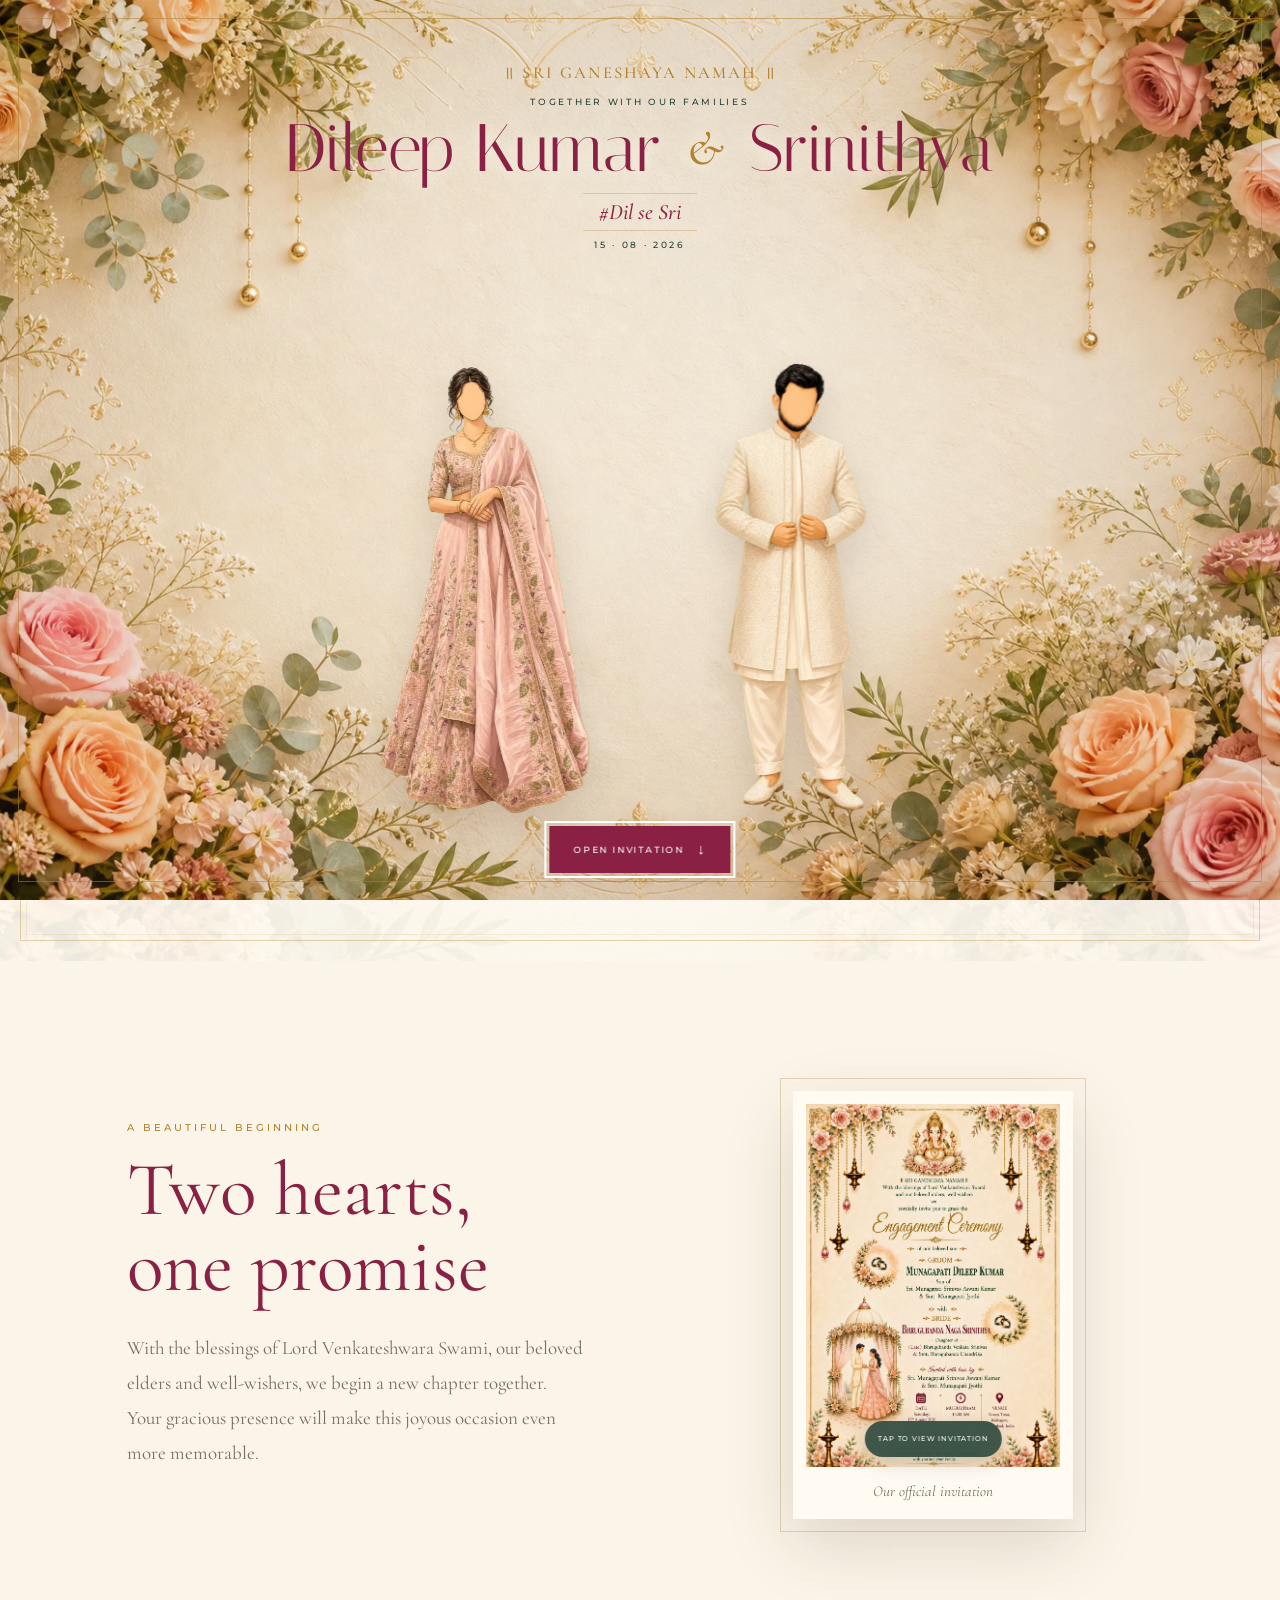
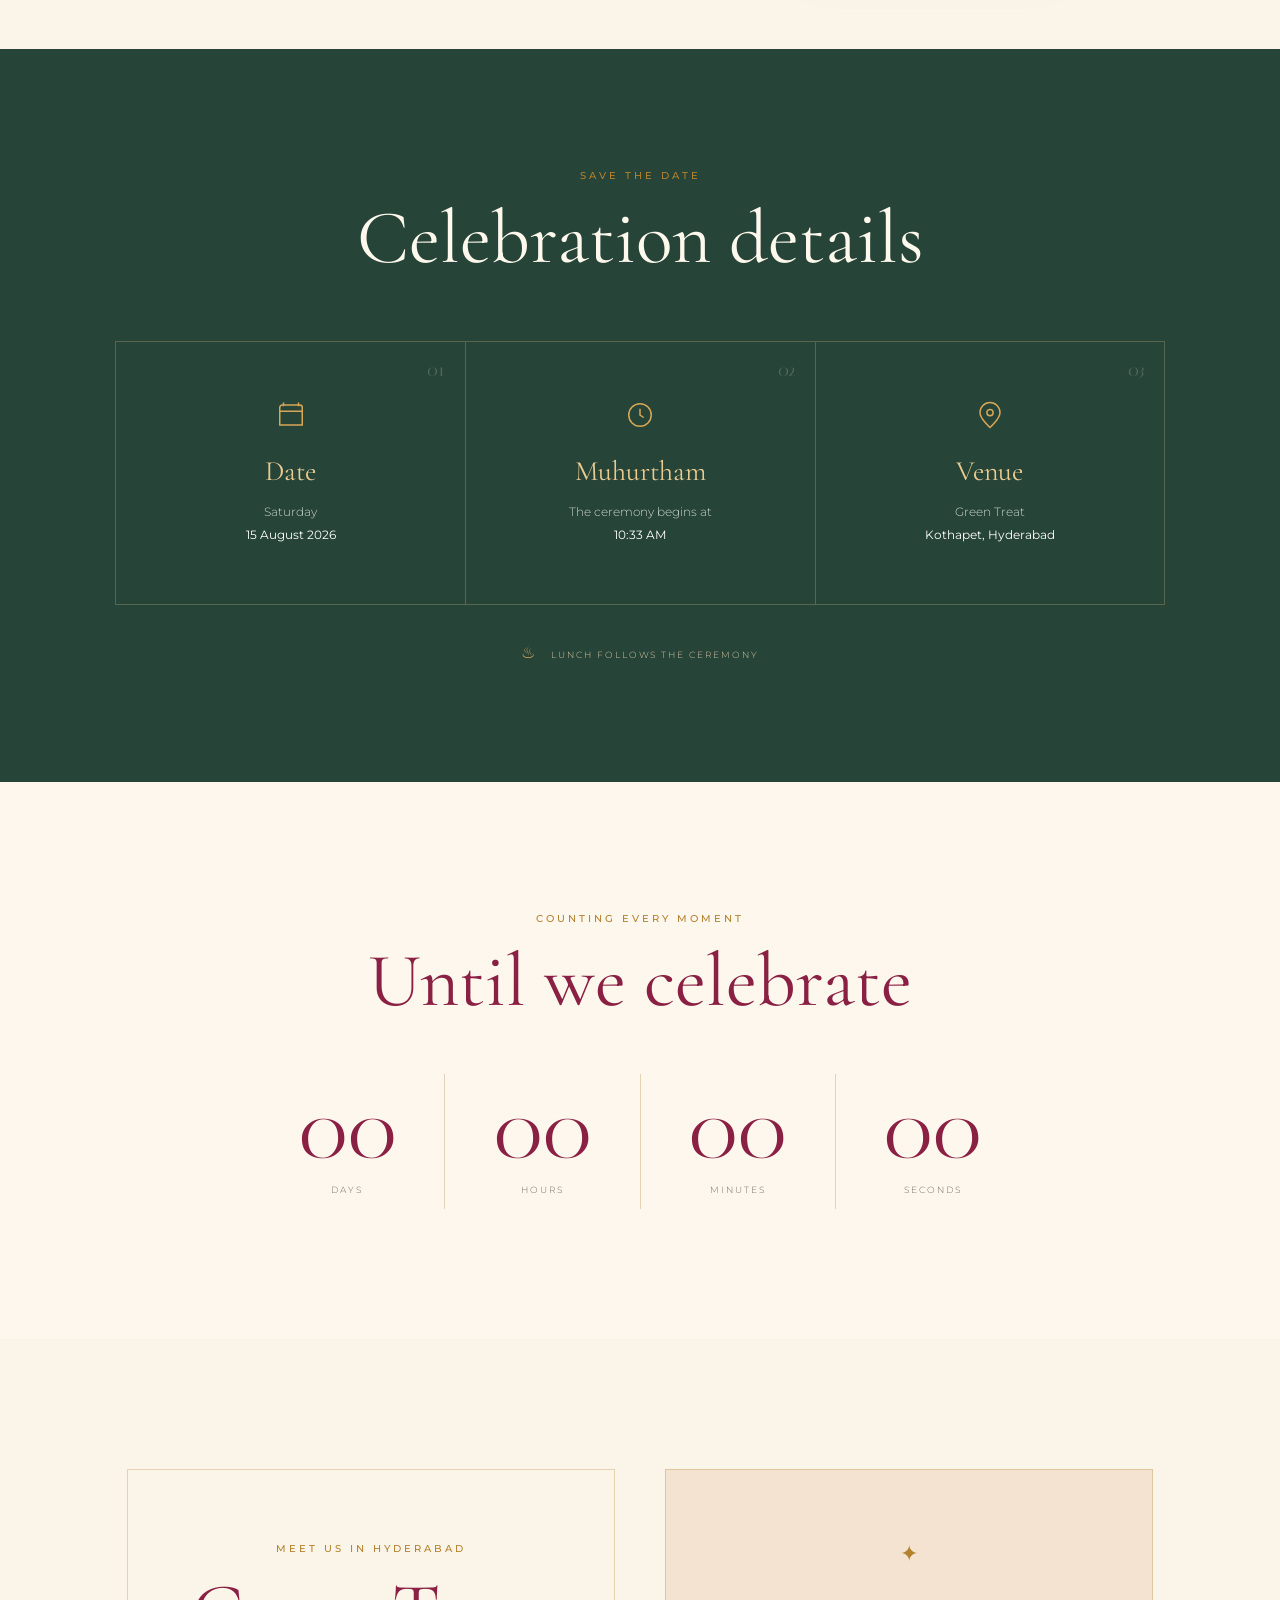
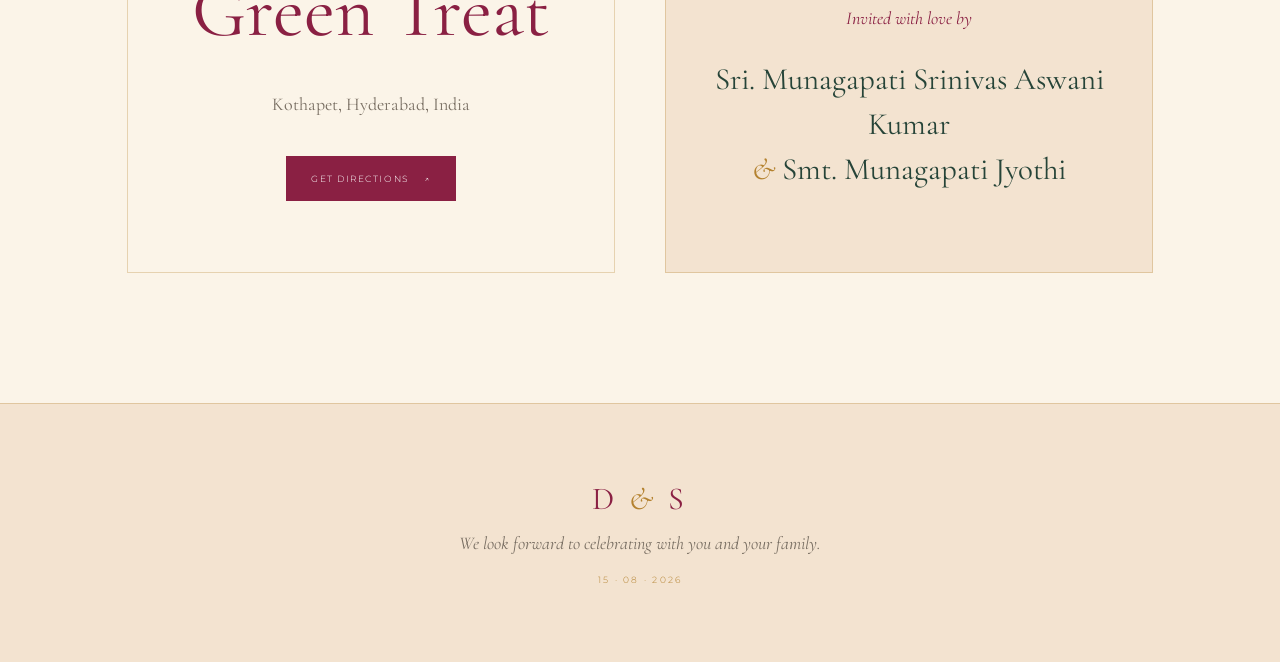
==== index.html @ 469397d7 "Animate illustrated couple on invitation landing" ====
<!doctype html>
<html lang="en">
<head>
  <meta charset="utf-8">
  <meta name="viewport" content="width=device-width, initial-scale=1">
  <meta name="theme-color" content="#fbf4e8">
  <meta name="description" content="Engagement invitation of Dileep Kumar and Srinithya — 15 August 2026 at Green Treat, Hyderabad.">
  <title>Dileep Kumar &amp; Srinithya | Engagement Invitation</title>
  <meta property="og:type" content="website">
  <meta property="og:site_name" content="Dileep Kumar &amp; Srinithya">
  <meta property="og:url" content="https://mdileepkumar438.github.io/dil-se-sri/">
  <meta property="og:title" content="Dileep Kumar &amp; Srinithya — Engagement">
  <meta property="og:description" content="Two hearts, one beautiful beginning. Join us on 15 August 2026 at Green Treat, Kothapet. #Dil se Sri">
  <meta property="og:image" content="https://mdileepkumar438.github.io/dil-se-sri/og-invitation.jpg">
  <meta property="og:image:width" content="1050">
  <meta property="og:image:height" content="1498">
  <meta property="og:image:alt" content="Engagement invitation of Dileep Kumar and Srinithya, 15 August 2026">
  <meta name="twitter:card" content="summary_large_image">
  <meta name="twitter:title" content="Dileep Kumar &amp; Srinithya — Engagement">
  <meta name="twitter:description" content="Two hearts, one beautiful beginning. Join us on 15 August 2026 at Green Treat, Kothapet. #Dil se Sri">
  <meta name="twitter:image" content="https://mdileepkumar438.github.io/dil-se-sri/og-invitation.jpg">
  <link rel="preload" href="landing-florals-mobile.webp" as="image" type="image/webp" media="(max-width: 760px)">
  <link rel="preload" href="bride-real-mobile.webp" as="image" type="image/webp" media="(max-width: 760px)">
  <link rel="preload" href="groom-real-mobile.webp" as="image" type="image/webp" media="(max-width: 760px)">
  <link rel="preconnect" href="https://fonts.googleapis.com">
  <link rel="preconnect" href="https://fonts.gstatic.com" crossorigin>
  <link href="https://fonts.googleapis.com/css2?family=Cormorant+Garamond:ital,wght@0,400;0,500;0,600;1,500&family=Italiana&family=Montserrat:wght@300;400;500&display=swap" rel="stylesheet">
  <link rel="stylesheet" href="style.css">
</head>
<body data-invitation-side="groom" data-share-url="https://mdileepkumar438.github.io/dil-se-sri/" data-share-title="Dileep Kumar &amp; Srinithya — Engagement" data-share-text="Two hearts, one beautiful beginning. Join us on 15 August 2026 at Green Treat, Kothapet. #Dil se Sri">
  <div class="page-glow" aria-hidden="true"></div>
  <section class="landing" id="landing" role="dialog" aria-modal="true" aria-label="Engagement invitation welcome">
    <div class="landing-shade" aria-hidden="true"></div>
    <div class="petals" id="petals" aria-hidden="true"></div>
    <div class="landing-copy">
      <p class="landing-blessing">॥ Sri Ganeshaya Namah ॥</p>
      <p class="landing-kicker">Together with our families</p>
      <h1><span>Dileep Kumar</span><em>&amp;</em><span>Srinithya</span></h1>
      <p class="landing-hashtag">#Dil se Sri</p>
      <p class="landing-date">15 · 08 · 2026</p>
    </div>
    <div class="couple-stage" aria-hidden="true">
      <img class="landing-person landing-bride" src="bride-real.webp" srcset="bride-real-mobile.webp 440w, bride-real.webp 872w" sizes="(max-width: 760px) 58vw, 360px" width="872" height="1804" alt="">
      <img class="landing-person landing-groom" src="groom-real.webp" srcset="groom-real-mobile.webp 440w, groom-real.webp 822w" sizes="(max-width: 760px) 58vw, 360px" width="822" height="1914" alt="">
    </div>
    <button class="open-invitation" id="openInvitation" type="button">
      <span>Open Invitation</span><i aria-hidden="true">↓</i>
    </button>
  </section>

  <button class="music-toggle" id="musicToggle" type="button" aria-label="Play background music" aria-pressed="false" hidden>
    <span class="music-icon" aria-hidden="true">♪</span><span class="music-label">Music</span>
  </button>
  <audio id="backgroundMusic" loop preload="none">
    <source src="engagement-music.mp3" type="audio/mpeg">
  </audio>

  <nav class="guest-actions" id="guestActions" aria-label="Invitation actions" hidden>
    <a href="dileep-srinithya-engagement.ics" download aria-label="Add engagement to calendar">
      <svg viewBox="0 0 24 24" aria-hidden="true"><path d="M6 2v3M18 2v3M3.5 9h17M5 4h14a2 2 0 0 1 2 2v14H3V6a2 2 0 0 1 2-2Z"/></svg>
      <span>Calendar</span>
    </a>
    <a href="https://www.google.com/maps/search/?api=1&amp;query=Green+Treat+Kothapet+Hyderabad" target="_blank" rel="noopener noreferrer" aria-label="Open venue directions">
      <svg viewBox="0 0 24 24" aria-hidden="true"><path d="M20 10c0 5-8 12-8 12S4 15 4 10a8 8 0 1 1 16 0Z"/><circle cx="12" cy="10" r="2.5"/></svg>
      <span>Directions</span>
    </a>
    <button id="shareInvitation" type="button" aria-label="Share engagement invitation">
      <svg viewBox="0 0 24 24" aria-hidden="true"><circle cx="18" cy="5" r="2.5"/><circle cx="6" cy="12" r="2.5"/><circle cx="18" cy="19" r="2.5"/><path d="m8.2 10.8 7.6-4.5M8.2 13.2l7.6 4.5"/></svg>
      <span>Share</span>
    </button>
  </nav>

  <header class="site-header">
    <a class="monogram" href="#home" aria-label="Dileep Kumar and Srinithya, home">D <span>&amp;</span> S</a>
    <button class="nav-toggle" id="navToggle" type="button" aria-expanded="false" aria-controls="primaryNav" aria-label="Open menu">
      <span class="nav-toggle-bars" aria-hidden="true"><i></i><i></i></span>
    </button>
    <nav id="primaryNav" aria-label="Main navigation">
      <a href="#story">Our day</a>
      <a href="#details">Details</a>
      <a href="#venue">Venue</a>
    </nav>
  </header>

  <main>
    <section class="hero" id="home">
      <div class="hero-inner reveal">
        <p class="blessing">॥ Sri Ganeshaya Namah ॥</p>
        <p class="kicker">Together with our families</p>
        <h1><span>Dileep Kumar</span><em>&amp;</em><span>Srinithya</span></h1>
        <div class="ornament" aria-hidden="true"><i></i><b>✦</b><i></i></div>
        <p class="invitation-copy">Two hearts, one beautiful beginning—<br>join us as we promise forever.</p>
        <p class="couple-hashtag">#Dil se Sri</p>
        <div class="hero-date">
          <span>Saturday</span><strong>15</strong><span>August<br>2026</span>
        </div>
        <a class="scroll-cue" href="#story">Discover the celebration <span>↓</span></a>
      </div>
    </section>

    <section class="intro section" id="story">
      <div class="section-copy reveal">
        <p class="kicker">A beautiful beginning</p>
        <h2>Two hearts, one promise</h2>
        <p>With the blessings of Lord Venkateshwara Swami, our beloved elders and well-wishers, we begin a new chapter together. Your gracious presence will make this joyous occasion even more memorable.</p>
      </div>
      <figure class="invitation-frame reveal">
        <button class="invitation-trigger" id="invitationTrigger" type="button" aria-label="Open full-screen invitation">
          <img src="invitation-groom-side.jpg" alt="Groom-side engagement invitation for Dileep and Srinithya" width="1050" height="1498" loading="lazy">
          <span>Tap to view invitation</span>
        </button>
        <figcaption>Our official invitation</figcaption>
      </figure>
    </section>

    <section class="details-section" id="details">
      <div class="details-heading reveal">
        <p class="kicker">Save the date</p>
        <h2>Celebration details</h2>
      </div>
      <div class="detail-grid">
        <article class="detail-card reveal">
          <span class="detail-number">01</span>
          <svg viewBox="0 0 24 24" aria-hidden="true"><path d="M6 2v3M18 2v3M3.5 9h17M5 4h14a2 2 0 0 1 2 2v14H3V6a2 2 0 0 1 2-2Z"/></svg>
          <h3>Date</h3><p>Saturday<br><strong>15 August 2026</strong></p>
        </article>
        <article class="detail-card reveal">
          <span class="detail-number">02</span>
          <svg viewBox="0 0 24 24" aria-hidden="true"><circle cx="12" cy="12" r="9"/><path d="M12 7v5l3 2"/></svg>
          <h3>Muhurtham</h3><p>The ceremony begins at<br><strong>10:33 AM</strong></p>
        </article>
        <article class="detail-card reveal">
          <span class="detail-number">03</span>
          <svg viewBox="0 0 24 24" aria-hidden="true"><path d="M20 10c0 5-8 12-8 12S4 15 4 10a8 8 0 1 1 16 0Z"/><circle cx="12" cy="10" r="2.5"/></svg>
          <h3>Venue</h3><p>Green Treat<br><strong>Kothapet, Hyderabad</strong></p>
        </article>
      </div>
      <p class="lunch-note reveal"><span>♨</span> Lunch follows the ceremony</p>
    </section>

    <section class="countdown-section" aria-label="Countdown to the engagement">
      <div class="countdown-copy reveal">
        <p class="kicker">Counting every moment</p>
        <h2>Until we celebrate</h2>
      </div>
      <div class="countdown reveal" id="countdown" role="timer">
        <div><strong id="cd-days">00</strong><span>Days</span></div>
        <div><strong id="cd-hours">00</strong><span>Hours</span></div>
        <div><strong id="cd-minutes">00</strong><span>Minutes</span></div>
        <div><strong id="cd-seconds">00</strong><span>Seconds</span></div>
      </div>
    </section>

    <section class="venue-section section" id="venue">
      <div class="venue-card reveal">
        <p class="kicker">Meet us in Hyderabad</p>
        <h2>Green Treat</h2>
        <p>Kothapet, Hyderabad, India</p>
        <a class="button" href="https://www.google.com/maps/search/?api=1&query=Green+Treat+Kothapet+Hyderabad" target="_blank" rel="noopener noreferrer">
          Get directions <span>↗</span>
        </a>
      </div>
      <div class="family-note reveal">
        <p>Invited with love by</p>
        <h3>Sri. Munagapati Srinivas Aswani Kumar<br><span>&amp;</span> Smt. Munagapati Jyothi</h3>
      </div>
    </section>
  </main>

  <dialog class="invitation-viewer" id="invitationViewer" aria-label="Full engagement invitation">
    <div class="viewer-toolbar">
      <p>Our official invitation</p>
      <div>
        <a href="invitation-groom-side.jpg" download="Dileep-Kumar-Srinithya-Engagement.jpg" aria-label="Download invitation">↓</a>
        <button id="closeInvitation" type="button" aria-label="Close invitation">×</button>
      </div>
    </div>
    <div class="viewer-canvas" id="viewerCanvas">
      <img id="viewerImage" data-src="invitation-groom-side.jpg" width="1050" height="1498" alt="Full engagement invitation for Dileep Kumar and Srinithya">
    </div>
    <p class="viewer-hint">Pinch or double-tap to zoom</p>
  </dialog>

  <footer>
    <div class="footer-mark">D <span>&amp;</span> S</div>
    <p>We look forward to celebrating with you and your family.</p>
    <small>15 · 08 · 2026</small>
  </footer>
  <script src="script.js"></script>
</body>
</html>
---- style.css ----
:root{--ivory:#fbf4e8;--paper:#fffaf2;--ink:#264438;--wine:#8a2043;--gold:#b4822f;--rose:#d78d88;--muted:#786e62;--line:rgba(180,130,47,.3)}
[hidden]{display:none!important}
*{box-sizing:border-box}html{scroll-behavior:smooth}body{margin:0;background:var(--ivory);color:var(--ink);font-family:Montserrat,sans-serif;font-weight:300;overflow-x:hidden}.page-glow{position:fixed;inset:0;pointer-events:none;z-index:20;box-shadow:inset 0 0 120px rgba(155,103,34,.08)}
.site-header{height:84px;padding:0 clamp(24px,5vw,72px);display:flex;align-items:center;justify-content:space-between;position:absolute;inset:0 0 auto;z-index:10}.monogram,.site-header a{color:var(--ink);text-decoration:none}.monogram{font:500 25px 'Cormorant Garamond',serif;letter-spacing:.12em}.monogram span,.footer-mark span{color:var(--gold);font-style:italic}.site-header nav{display:flex;gap:32px}.site-header nav a{font-size:11px;letter-spacing:.16em;text-transform:uppercase;position:relative}.site-header nav a:after{content:"";position:absolute;left:0;right:100%;bottom:-7px;height:1px;background:var(--gold);transition:right .3s}.site-header nav a:hover:after{right:0}
.hero{min-height:100svh;display:grid;place-items:center;position:relative;isolation:isolate;padding:110px 24px 55px;background:radial-gradient(circle at 50% 40%,#fffdf7 0,rgba(255,253,247,.6) 30%,transparent 63%),linear-gradient(180deg,#f9eddb,#fffaf2 65%,#f7ecda)}.hero:before,.hero:after{content:"";position:absolute;inset:20px;border:1px solid rgba(180,130,47,.34);z-index:-1}.hero:after{inset:26px;border-color:rgba(180,130,47,.12)}.hero-inner{text-align:center;max-width:950px}.blessing{font:500 17px 'Cormorant Garamond',serif;letter-spacing:.12em;color:var(--gold);margin:0 0 50px}.kicker{text-transform:uppercase;letter-spacing:.3em;font-size:10px;font-weight:500;color:var(--gold);margin:0 0 18px}.hero h1{font-family:Italiana,'Cormorant Garamond',serif;font-weight:400;margin:0;line-height:.78;display:flex;flex-direction:column;font-size:clamp(70px,12vw,145px);letter-spacing:-.035em;color:var(--wine)}.hero h1 em{font:italic 500 clamp(42px,5vw,72px) 'Cormorant Garamond',serif;color:var(--gold);margin:.15em 0 .06em}.ornament{display:flex;align-items:center;justify-content:center;gap:12px;margin:34px 0 23px;color:var(--gold)}.ornament i{display:block;width:70px;height:1px;background:var(--line)}.ornament b{font-size:10px}.invitation-copy{font:400 clamp(18px,2vw,23px)/1.55 'Cormorant Garamond',serif;margin:0;color:var(--muted)}.hero-date{display:flex;justify-content:center;align-items:center;gap:20px;margin:26px 0 43px;text-transform:uppercase;letter-spacing:.15em;font-size:9px}.hero-date strong{font:400 43px Italiana,serif;color:var(--wine);padding:0 20px;border-inline:1px solid var(--line)}.scroll-cue{color:var(--ink);font-size:9px;letter-spacing:.18em;text-transform:uppercase;text-decoration:none}.scroll-cue span{display:block;font-size:18px;color:var(--gold);margin-top:8px;animation:bob 1.8s infinite}@keyframes bob{50%{transform:translateY(6px)}}
.section{max-width:1180px;margin:auto;padding:130px clamp(24px,6vw,80px)}.intro{display:grid;grid-template-columns:1fr minmax(260px,440px);gap:clamp(60px,10vw,150px);align-items:center}.section-copy h2,.details-heading h2,.countdown-copy h2,.venue-card h2{font:400 clamp(45px,6vw,76px)/1 'Cormorant Garamond',serif;margin:0 0 26px;color:var(--wine)}.section-copy>p:last-child{font:400 19px/1.85 'Cormorant Garamond',serif;color:var(--muted);max-width:530px}.invitation-frame{margin:0;position:relative;padding:13px;background:var(--paper);box-shadow:0 24px 65px rgba(69,51,28,.16);transform:rotate(1.3deg)}.invitation-frame:before{content:"";position:absolute;inset:-13px;border:1px solid var(--line);z-index:-1}.invitation-frame img{width:100%;display:block;aspect-ratio:1050/1498;object-fit:cover}.invitation-frame figcaption{text-align:center;padding:15px 5px 6px;font:italic 15px 'Cormorant Garamond',serif;color:var(--muted)}
.details-section{padding:120px max(24px,6vw);background:var(--ink);color:#f8f0e3;position:relative}.details-heading{text-align:center}.details-heading h2{color:#fff8ed}.detail-grid{max-width:1050px;margin:65px auto 0;display:grid;grid-template-columns:repeat(3,1fr);border:1px solid rgba(235,204,145,.25)}.detail-card{text-align:center;padding:58px 25px;position:relative}.detail-card+.detail-card{border-left:1px solid rgba(235,204,145,.25)}.detail-card svg{width:30px;height:30px;fill:none;stroke:#d7a756;stroke-width:1.2;margin-bottom:20px}.detail-number{position:absolute;top:18px;right:20px;color:rgba(255,255,255,.2);font:17px Italiana,serif}.detail-card h3{font:400 28px 'Cormorant Garamond',serif;color:#eccb91;margin:0 0 13px}.detail-card p{font-size:12px;line-height:1.9;color:#cbd4ce;margin:0}.detail-card strong{color:#fff;font-weight:400}.lunch-note{text-align:center;text-transform:uppercase;letter-spacing:.22em;font-size:9px;margin:38px 0 0;color:#d9c6a3}.lunch-note span{font-size:16px;color:#d7a756;margin-right:10px}
.countdown-section{padding:130px 24px;text-align:center;background:linear-gradient(rgba(253,247,237,.92),rgba(253,247,237,.92)),url(invitation-groom-side.jpg) center 40%/cover fixed}.countdown{display:flex;justify-content:center;margin:55px auto 0;max-width:780px}.countdown div{flex:1;padding:12px;border-right:1px solid var(--line)}.countdown div:last-child{border:0}.countdown strong{display:block;font:400 clamp(42px,7vw,78px) Italiana,serif;color:var(--wine)}.countdown span{font-size:9px;text-transform:uppercase;letter-spacing:.22em;color:var(--muted)}
.venue-section{display:grid;grid-template-columns:1fr 1fr;gap:50px;text-align:center}.venue-card,.family-note{padding:70px 30px;border:1px solid var(--line);display:flex;flex-direction:column;align-items:center;justify-content:center;min-height:390px}.venue-card p:not(.kicker){font:400 18px 'Cormorant Garamond',serif;color:var(--muted)}.button{margin-top:23px;background:var(--wine);color:#fff;text-decoration:none;text-transform:uppercase;letter-spacing:.17em;font-size:9px;padding:17px 25px;transition:.25s}.button:hover{background:var(--ink);transform:translateY(-2px)}.button span{margin-left:12px}.family-note{background:#f3e3d0;position:relative}.family-note:before{content:"✦";font-size:22px;color:var(--gold);margin-bottom:22px}.family-note p{font:italic 18px 'Cormorant Garamond',serif;color:var(--wine)}.family-note h3{font:400 clamp(22px,3vw,31px)/1.45 'Cormorant Garamond',serif;margin:10px 0}.family-note h3 span{color:var(--gold);font-style:italic}
footer{text-align:center;padding:75px 24px;background:#f3e3d0;border-top:1px solid var(--line)}.footer-mark{font:400 32px 'Cormorant Garamond',serif;letter-spacing:.12em;color:var(--wine)}footer p{font:italic 18px 'Cormorant Garamond',serif;color:var(--muted);margin:14px 0}footer small{letter-spacing:.25em;font-size:9px;color:var(--gold)}
.reveal{opacity:0;transform:translateY(24px);transition:opacity .85s ease,transform .85s ease}.reveal.visible{opacity:1;transform:none}
@media(max-width:760px){.site-header nav{display:none}.site-header{height:70px}.hero{padding-top:90px}.blessing{margin-bottom:32px}.hero-date{margin-bottom:30px}.intro,.venue-section{grid-template-columns:1fr}.intro{gap:80px}.section{padding-block:90px}.section-copy{text-align:center}.detail-grid{grid-template-columns:1fr}.detail-card+.detail-card{border-left:0;border-top:1px solid rgba(235,204,145,.25)}.details-section{padding-block:90px}.countdown-section{padding-block:90px;background-attachment:scroll}.venue-section{gap:24px}.countdown div{padding-inline:4px}.countdown strong{font-size:clamp(31px,11vw,52px)}}
@media(prefers-reduced-motion:reduce){html{scroll-behavior:auto}.reveal{opacity:1;transform:none;transition:none}.scroll-cue span{animation:none}}
.couple-hashtag{display:inline-block;margin:20px 0 0;padding:7px 18px;border-block:1px solid var(--line);color:var(--wine);font:italic 500 clamp(19px,2.5vw,25px) 'Cormorant Garamond',serif;letter-spacing:.04em}
.hero h1 span{white-space:nowrap}

/* Immersive invitation landing */
body.landing-open{overflow:hidden}
.landing{position:fixed;inset:0;z-index:100;display:grid;place-items:center;overflow:hidden;background:#f9efdf url(landing-florals.webp) center/cover no-repeat;isolation:isolate;transition:opacity .8s ease,visibility .8s ease}
.landing-shade{position:absolute;inset:0;z-index:-1;background:radial-gradient(ellipse at center,rgba(255,251,242,.18) 0,rgba(255,248,235,.05) 42%,rgba(79,49,19,.12) 100%)}
.landing:before{content:"";position:absolute;inset:18px;border:1px solid rgba(180,130,47,.56);pointer-events:none}
.landing-copy{position:absolute;z-index:4;top:clamp(58px,7vh,92px);left:50%;width:min(760px,82vw);text-align:center;transform:translateX(-50%);animation:landingCopyIn 1.1s .2s both}
.landing-blessing{margin:0 0 13px;color:var(--gold);font:500 clamp(13px,1.3vw,17px) 'Cormorant Garamond',serif;letter-spacing:.13em;text-transform:uppercase}
.landing-kicker{margin:0 0 10px;color:var(--ink);font-size:9px;font-weight:500;letter-spacing:.3em;text-transform:uppercase}
.landing h1{display:flex;align-items:center;justify-content:center;gap:clamp(13px,2vw,28px);margin:0;color:var(--wine);font:400 clamp(42px,5.2vw,80px)/.95 Italiana,'Cormorant Garamond',serif;white-space:nowrap;text-shadow:0 2px 18px rgba(255,251,241,.9)}
.landing h1 em{color:var(--gold);font:italic 500 .72em 'Cormorant Garamond',serif}
.landing-hashtag{display:inline-block;margin:13px 0 8px;padding:5px 16px;border-block:1px solid var(--line);color:var(--wine);font:italic 500 clamp(17px,1.8vw,22px) 'Cormorant Garamond',serif}
.landing-date{margin:0;color:var(--ink);font-size:9px;font-weight:500;letter-spacing:.3em}
.couple-stage{position:absolute;z-index:2;left:50%;bottom:72px;width:min(680px,80vw);height:min(53vh,570px);transform:translateX(-50%);pointer-events:none}
.landing-person{position:absolute;bottom:0;height:100%;width:54%;object-fit:contain;object-position:center bottom;filter:drop-shadow(0 18px 18px rgba(77,46,21,.16))}
.landing-bride{left:50%;transform:translateX(-170%);opacity:0;animation:brideArrives 1.6s .35s cubic-bezier(.22,.78,.2,1) forwards}
.landing-groom{left:50%;transform:translateX(70%);opacity:0;animation:groomArrives 1.6s .35s cubic-bezier(.22,.78,.2,1) forwards}
.open-invitation{position:absolute;z-index:6;left:50%;bottom:27px;display:flex;align-items:center;gap:13px;padding:14px 23px;border:1px solid var(--wine);background:rgba(255,250,241,.9);color:var(--wine);font:500 9px Montserrat,sans-serif;letter-spacing:.2em;text-transform:uppercase;transform:translateX(-50%);cursor:pointer;box-shadow:0 9px 28px rgba(86,44,33,.12);backdrop-filter:blur(8px);animation:buttonIn .8s 1.65s both;transition:background .25s,color .25s,transform .25s}
.open-invitation:hover,.open-invitation:focus-visible{background:var(--wine);color:#fff;transform:translateX(-50%) translateY(-3px);outline:2px solid #fff;outline-offset:3px}
.open-invitation i{font:400 15px serif;animation:bob 1.8s infinite}
.petals{position:absolute;inset:0;overflow:hidden;pointer-events:none}.petal{position:absolute;top:-8vh;width:12px;height:18px;border-radius:80% 20% 65% 35%;background:linear-gradient(145deg,#f4c4bd,#d98d8c);opacity:.75;animation:petalFall var(--fall-duration) var(--fall-delay) linear infinite;transform:rotate(var(--petal-rotation))}
.landing.is-opening .landing-copy{opacity:0;transform:translate(-50%,-18px);transition:.65s ease}
.landing.is-opening .landing-bride{animation:none;transform:translateX(-78%);transition:transform 1.05s cubic-bezier(.22,.78,.2,1)}
.landing.is-opening .landing-groom{animation:none;transform:translateX(-22%);transition:transform 1.05s cubic-bezier(.22,.78,.2,1)}
.landing.is-opening .open-invitation{opacity:0;pointer-events:none;transition:.35s}
.landing.is-leaving{opacity:0;visibility:hidden;pointer-events:none}
.music-toggle{position:fixed;z-index:50;right:20px;bottom:20px;align-items:center;gap:8px;padding:11px 14px;border:1px solid var(--line);border-radius:999px;background:rgba(255,250,242,.9);color:var(--wine);box-shadow:0 8px 28px rgba(70,44,24,.14);backdrop-filter:blur(10px);cursor:pointer}
.music-toggle:not([hidden]){display:flex}.music-icon{display:grid;place-items:center;width:25px;height:25px;border-radius:50%;background:var(--wine);color:#fff;font-size:14px}.music-label{font-size:8px;font-weight:500;letter-spacing:.18em;text-transform:uppercase}.music-toggle.is-playing .music-icon{animation:musicPulse 1.4s ease-in-out infinite}
.hero{background:linear-gradient(rgba(255,251,243,.88),rgba(255,251,243,.92)),url(landing-florals.webp) center/cover no-repeat}
body.bride-page .countdown-section{background-image:linear-gradient(rgba(253,247,237,.92),rgba(253,247,237,.92)),url(invitation-bride-side.jpg)}
@keyframes landingCopyIn{from{opacity:0;transform:translate(-50%,-16px)}to{opacity:1;transform:translate(-50%,0)}}
@keyframes brideArrives{to{opacity:1;transform:translateX(-92%)}}
@keyframes groomArrives{to{opacity:1;transform:translateX(-8%)}}
@keyframes buttonIn{from{opacity:0;transform:translate(-50%,12px)}to{opacity:1;transform:translate(-50%,0)}}
@keyframes petalFall{0%{translate:0 -10vh;rotate:0deg}50%{translate:35px 54vh;rotate:180deg}100%{translate:-20px 112vh;rotate:360deg}}
@keyframes musicPulse{50%{transform:scale(1.12);box-shadow:0 0 0 5px rgba(138,32,67,.12)}}
@media(max-width:760px){.landing:before{inset:10px}.landing-copy{top:clamp(46px,6vh,64px);width:92vw}.landing h1{flex-direction:column;gap:1px;font-size:clamp(37px,11vw,56px);line-height:.87}.landing h1 em{margin:4px 0}.landing-kicker{letter-spacing:.2em}.landing-hashtag{margin-top:9px}.couple-stage{bottom:65px;width:98vw;height:min(45vh,430px)}.landing-person{width:58%}.landing-bride{left:51%}.landing-groom{left:49%}.open-invitation{bottom:20px;white-space:nowrap}.music-toggle{right:12px;bottom:12px}.hero{background-position:center}}
@media(max-height:700px){.landing-copy{top:34px}.landing-blessing{margin-bottom:7px}.landing-hashtag{margin-block:6px}.couple-stage{height:43vh}.open-invitation{bottom:14px}}
@media(prefers-reduced-motion:reduce){.landing-copy,.landing-bride,.landing-groom,.open-invitation{animation:none}.landing-bride{opacity:1;transform:translateX(-92%)}.landing-groom{opacity:1;transform:translateX(-8%)}.petal{display:none}.landing.is-opening .landing-bride{transform:translateX(-78%)}.landing.is-opening .landing-groom{transform:translateX(-22%)}.music-toggle.is-playing .music-icon{animation:none}}

/* Mobile-first guest actions and invitation viewer */
.guest-actions{position:fixed;z-index:45;left:50%;bottom:max(10px,env(safe-area-inset-bottom));display:flex;width:min(410px,calc(100vw - 20px));min-height:64px;padding:6px;border:1px solid rgba(180,130,47,.28);border-radius:20px;background:rgba(255,250,242,.94);box-shadow:0 12px 36px rgba(61,39,23,.2);backdrop-filter:blur(16px);transform:translate(-50%,110px);opacity:0;transition:transform .55s cubic-bezier(.22,.78,.2,1),opacity .4s ease}
.guest-actions:not([hidden]){display:flex}.guest-actions.is-visible{transform:translate(-50%,0);opacity:1}
.guest-actions a,.guest-actions button{flex:1;min-width:0;min-height:52px;display:flex;flex-direction:column;align-items:center;justify-content:center;gap:4px;border:0;border-radius:14px;background:transparent;color:var(--ink);font:500 8px Montserrat,sans-serif;letter-spacing:.08em;text-decoration:none;text-transform:uppercase;cursor:pointer;-webkit-tap-highlight-color:transparent;transition:background .18s ease,transform .18s ease,color .18s ease}
.guest-actions a:active,.guest-actions button:active{background:rgba(138,32,67,.1);color:var(--wine);transform:scale(.95)}
.guest-actions a:focus-visible,.guest-actions button:focus-visible{outline:2px solid var(--wine);outline-offset:-2px}
.guest-actions svg{width:21px;height:21px;fill:none;stroke:currentColor;stroke-width:1.5}
/* The action bar is fixed and should not enlarge the document with a blank tail. */
body.actions-visible{padding-bottom:0}
.music-toggle{bottom:calc(86px + env(safe-area-inset-bottom))}
.invitation-trigger{position:relative;display:block;width:100%;padding:0;border:0;background:transparent;cursor:zoom-in;color:#fff;-webkit-tap-highlight-color:transparent}
.invitation-trigger img{width:100%;height:auto;display:block;aspect-ratio:auto;object-fit:contain}
.invitation-trigger span{position:absolute;left:50%;bottom:14px;min-height:42px;display:flex;align-items:center;padding:0 16px;border-radius:999px;background:rgba(38,68,56,.88);font:500 8px Montserrat,sans-serif;letter-spacing:.15em;text-transform:uppercase;white-space:nowrap;transform:translateX(-50%);box-shadow:0 6px 20px rgba(0,0,0,.16);backdrop-filter:blur(8px);transition:transform .2s,background .2s}
.invitation-trigger:active span{transform:translateX(-50%) scale(.95);background:var(--wine)}
.invitation-trigger:focus-visible{outline:3px solid var(--wine);outline-offset:4px}
.invitation-viewer{width:100vw;max-width:none;height:100dvh;max-height:none;margin:0;padding:0;border:0;background:#161410;color:#fff;overflow:hidden}
.invitation-viewer[open]{display:grid;grid-template-rows:auto 1fr auto;animation:viewerIn .28s ease}
.invitation-viewer::backdrop{background:rgba(14,11,8,.88);backdrop-filter:blur(5px)}
.viewer-toolbar{position:relative;z-index:2;display:flex;align-items:center;justify-content:space-between;min-height:64px;padding:8px max(12px,env(safe-area-inset-left)) 8px max(18px,env(safe-area-inset-right));background:rgba(22,20,16,.96)}
.viewer-toolbar p{margin:0;font:italic 18px 'Cormorant Garamond',serif}.viewer-toolbar>div{display:flex;gap:6px}.viewer-toolbar a,.viewer-toolbar button{width:48px;height:48px;display:grid;place-items:center;border:1px solid rgba(255,255,255,.18);border-radius:50%;background:transparent;color:#fff;text-decoration:none;font:300 27px Montserrat,sans-serif;cursor:pointer}
.viewer-canvas{min-height:0;display:grid;place-items:center;overflow:auto;overscroll-behavior:contain;touch-action:pan-x pan-y pinch-zoom;-webkit-overflow-scrolling:touch}
.viewer-canvas img{display:block;width:auto;max-width:100%;height:auto;max-height:100%;object-fit:contain;transition:width .25s ease}
.viewer-canvas.is-zoomed{display:block}.viewer-canvas.is-zoomed img{width:200%;max-width:none;max-height:none}
.viewer-hint{min-height:42px;margin:0;padding:10px;text-align:center;background:rgba(22,20,16,.96);color:rgba(255,255,255,.65);font-size:8px;letter-spacing:.16em;text-transform:uppercase}
.detail-card,.venue-card,.family-note{transition:transform .22s ease,box-shadow .22s ease}.detail-card:active,.venue-card:active,.family-note:active{transform:translateY(-3px);box-shadow:0 12px 25px rgba(0,0,0,.1)}
.scroll-cue{display:inline-flex;min-height:48px;flex-direction:column;align-items:center;justify-content:center;padding-inline:14px;border-radius:999px;-webkit-tap-highlight-color:transparent}
@keyframes viewerIn{from{opacity:0;transform:scale(.985)}to{opacity:1;transform:none}}
@media(max-width:760px){.landing{background-image:url(landing-florals-mobile.webp)}.landing-copy{top:max(32px,calc(env(safe-area-inset-top) + 18px))}.landing h1{font-size:clamp(34px,10.5vw,48px)}.landing-blessing{font-size:12px}.couple-stage{bottom:calc(76px + env(safe-area-inset-bottom));height:min(43dvh,390px)}.open-invitation{bottom:calc(17px + env(safe-area-inset-bottom));min-width:190px;min-height:50px;justify-content:center}.section{padding-inline:20px}.details-section{padding-inline:16px}.detail-card{padding-block:42px}.button{min-height:48px;display:inline-flex;align-items:center}.countdown-section{padding-inline:12px}.reveal{transform:translateY(16px)}.invitation-frame{transform:none}.invitation-trigger span{min-height:44px}}
@media(max-width:350px){.landing h1{font-size:33px}.landing-hashtag{font-size:16px}.landing-date{font-size:8px}.couple-stage{height:39dvh}.guest-actions{width:calc(100vw - 12px)}}
@media(max-height:620px) and (orientation:landscape){.landing-copy{top:18px;left:30%;width:54vw}.landing h1{font-size:clamp(28px,6vw,44px)}.landing-blessing,.landing-kicker{display:none}.couple-stage{left:74%;bottom:18px;width:48vw;height:84dvh}.open-invitation{left:30%;bottom:25px}.petal{display:none}}
@media(min-width:761px){.guest-actions{left:auto;right:20px;width:auto;transform:translateY(110px)}.guest-actions.is-visible{transform:none}.guest-actions a,.guest-actions button{width:72px}.music-toggle{bottom:96px}.invitation-trigger:hover span{transform:translateX(-50%) translateY(-3px);background:var(--wine)}}
@media(prefers-reduced-motion:reduce){.guest-actions,.invitation-viewer[open],.viewer-canvas img,.detail-card,.venue-card,.family-note{animation:none;transition:none}.reveal{transform:none}}

/* Mobile navigation */
.nav-toggle{display:none;width:46px;height:46px;padding:0;border:0;background:transparent;color:var(--ink);cursor:pointer;-webkit-tap-highlight-color:transparent}
.nav-toggle-bars{position:relative;display:block;width:24px;height:12px;margin:0 auto}
.nav-toggle-bars i{position:absolute;left:0;width:100%;height:1px;background:currentColor;transition:transform .3s ease,opacity .2s ease}
.nav-toggle-bars i:first-child{top:0}.nav-toggle-bars i:last-child{bottom:0}
.nav-toggle[aria-expanded=true]{color:var(--wine)}
.nav-toggle[aria-expanded=true] .nav-toggle-bars i:first-child{transform:translateY(5.5px) rotate(45deg)}
.nav-toggle[aria-expanded=true] .nav-toggle-bars i:last-child{transform:translateY(-5.5px) rotate(-45deg)}
.nav-toggle:focus-visible{outline:2px solid var(--wine);outline-offset:2px}
@media(max-width:760px){
  .nav-toggle{display:block;position:relative;z-index:61;border:1px solid rgba(180,130,47,.28);border-radius:50%;background:rgba(255,250,242,.9);box-shadow:0 5px 18px rgba(61,39,23,.12);backdrop-filter:blur(8px)}
  .site-header{z-index:110}
  body.menu-open .site-header{z-index:110}
  .site-header nav{position:fixed;inset:0;z-index:60;display:flex;flex-direction:column;align-items:center;justify-content:center;gap:8px;background:rgba(251,244,232,.97);backdrop-filter:blur(14px);opacity:0;visibility:hidden;transform:translateY(-12px);transition:opacity .32s ease,transform .32s ease,visibility .32s}
  .site-header nav.is-open{opacity:1;visibility:visible;transform:none}
  .site-header nav:before{content:"";position:absolute;inset:16px;border:1px solid var(--line);pointer-events:none}
  .site-header nav a{display:flex;align-items:center;min-height:48px;padding:0 24px;font:400 28px 'Cormorant Garamond',serif;letter-spacing:.06em;text-transform:none;color:var(--wine)}
  .site-header nav a:after{display:none}
  .site-header nav a:active{color:var(--gold)}
  body.menu-open{overflow:hidden}
}
@media(prefers-reduced-motion:reduce){.site-header nav,.nav-toggle-bars i{transition:none}}

/* Keep the final footer edge compact on phones while respecting the home-indicator area. */
@media(max-width:760px){
  footer{padding:52px 24px calc(24px + env(safe-area-inset-bottom))}
}

/* Compact invitation preview */
.invitation-frame{width:min(100%,280px);justify-self:center;margin-inline:auto}
.invitation-trigger span{bottom:10px;min-height:36px;padding-inline:13px;font-size:7px;letter-spacing:.12em}
@media(max-width:760px){.intro{gap:44px}.invitation-frame{width:clamp(180px,52vw,210px)}.invitation-trigger span{min-height:32px;padding-inline:10px;font-size:6.5px}.invitation-frame figcaption{padding:9px 4px 3px;font-size:13px}}

/* Landing overlay owns the screen until the invitation is opened. */
.site-header{transition:opacity .2s ease,visibility .2s ease}
body.landing-open .site-header{opacity:0;visibility:hidden;pointer-events:none}
@keyframes landingCopyLandscapeIn{from{opacity:0;transform:translateY(calc(-50% - 16px))}to{opacity:1;transform:translateY(-50%)}}
@media(max-height:620px) and (orientation:landscape){
  .landing{overflow-x:hidden;overflow-y:auto}
  .landing-copy{top:50%;left:6%;width:min(42vw,420px);max-width:42vw;max-height:calc(100svh - 28px);min-width:0;overflow-y:auto;transform:translateY(-50%);animation:landingCopyLandscapeIn 1.1s .2s both}
  .landing-blessing{display:block;margin-bottom:7px;font-size:clamp(10px,1.8vw,14px)}
  .landing-kicker{display:block;margin-bottom:7px;font-size:clamp(7px,1.2vw,10px);letter-spacing:.2em}
  .landing h1{display:flex;flex-direction:column;gap:2px;max-width:100%;font-size:clamp(26px,5.3vw,46px);line-height:.9;white-space:normal}
  .landing h1 span{max-width:100%;overflow-wrap:anywhere}
  .landing-hashtag{margin:8px 0 6px;padding:3px 10px;font-size:clamp(14px,2.3vw,19px)}
  .landing-date{font-size:clamp(7px,1.25vw,10px);letter-spacing:.22em}
  .couple-stage{left:74%;bottom:16px;width:49vw;height:calc(100svh - 32px);max-height:340px;min-height:230px}
  .landing-person{width:56%;max-width:56%;}
  .open-invitation{left:27%;bottom:10px;min-height:44px;padding:10px 16px;white-space:nowrap}
  .landing.is-opening .landing-copy{transform:translateY(calc(-50% - 18px))}
}
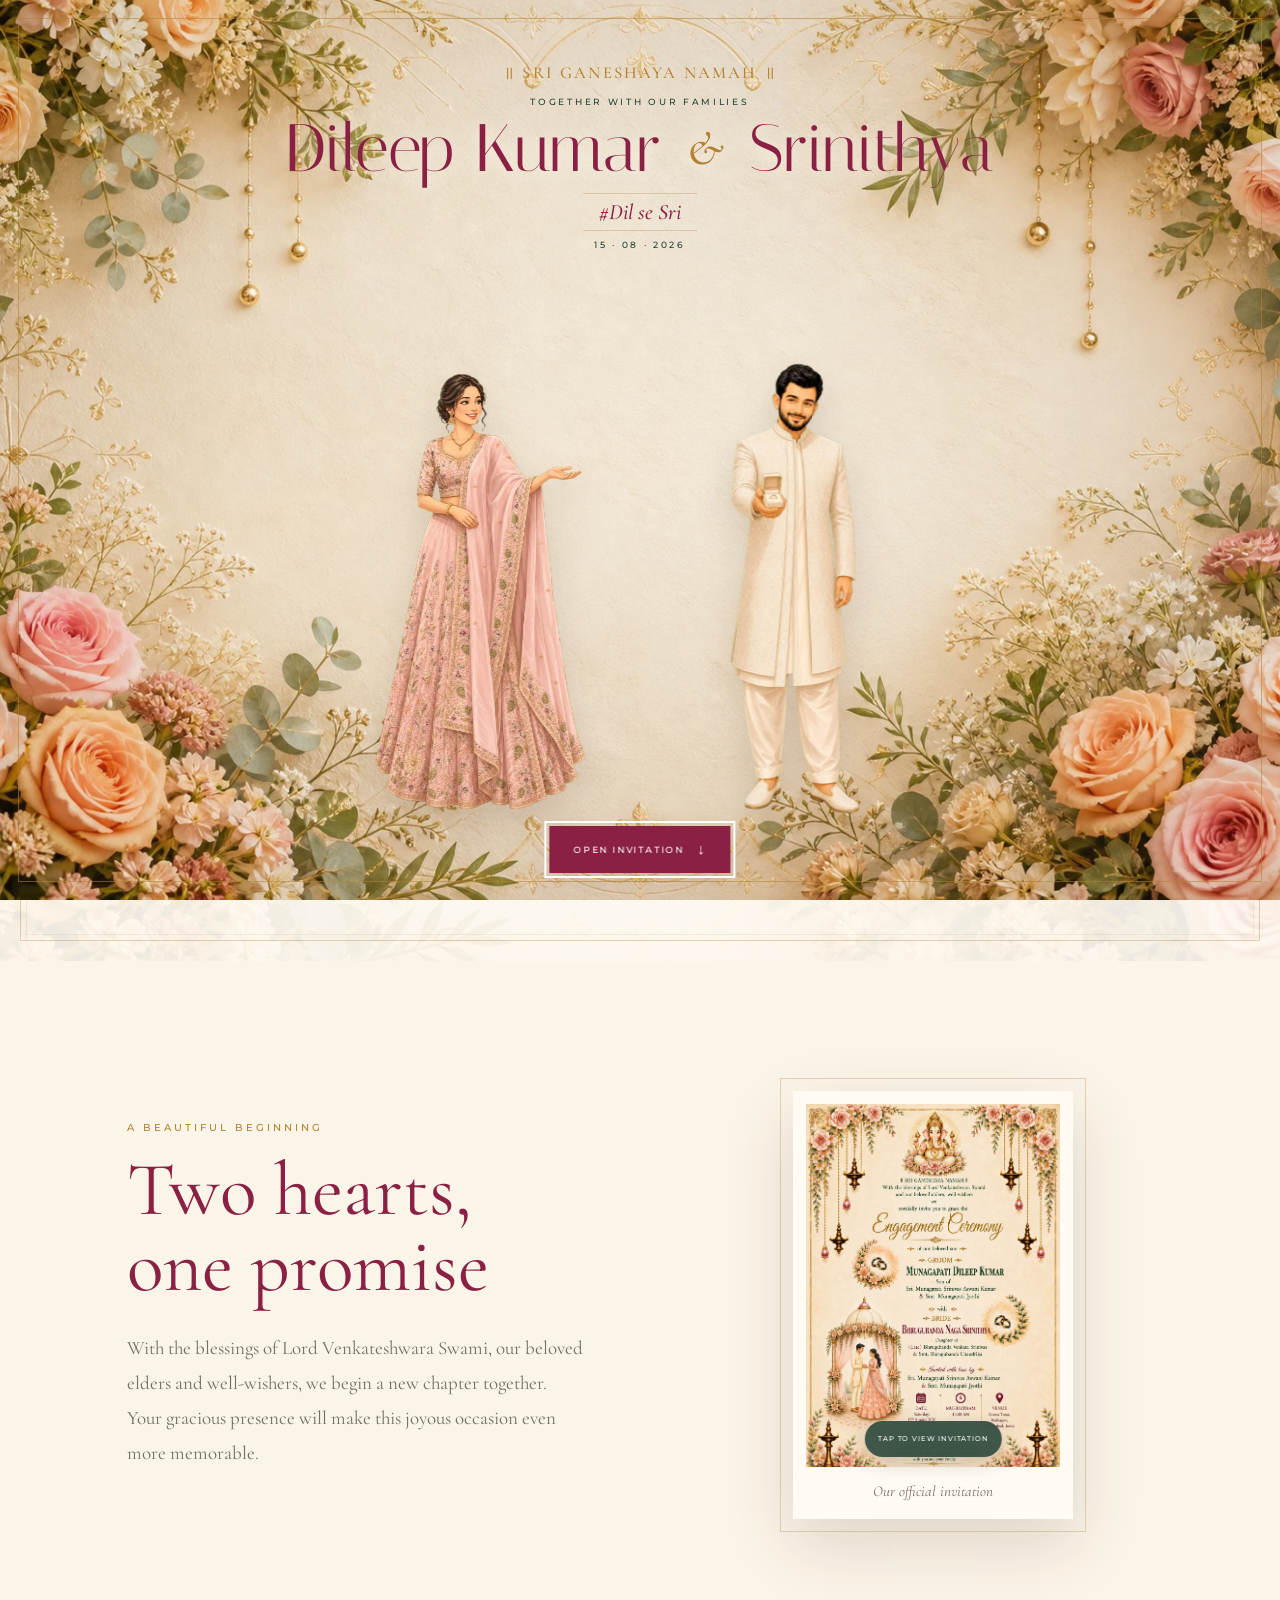
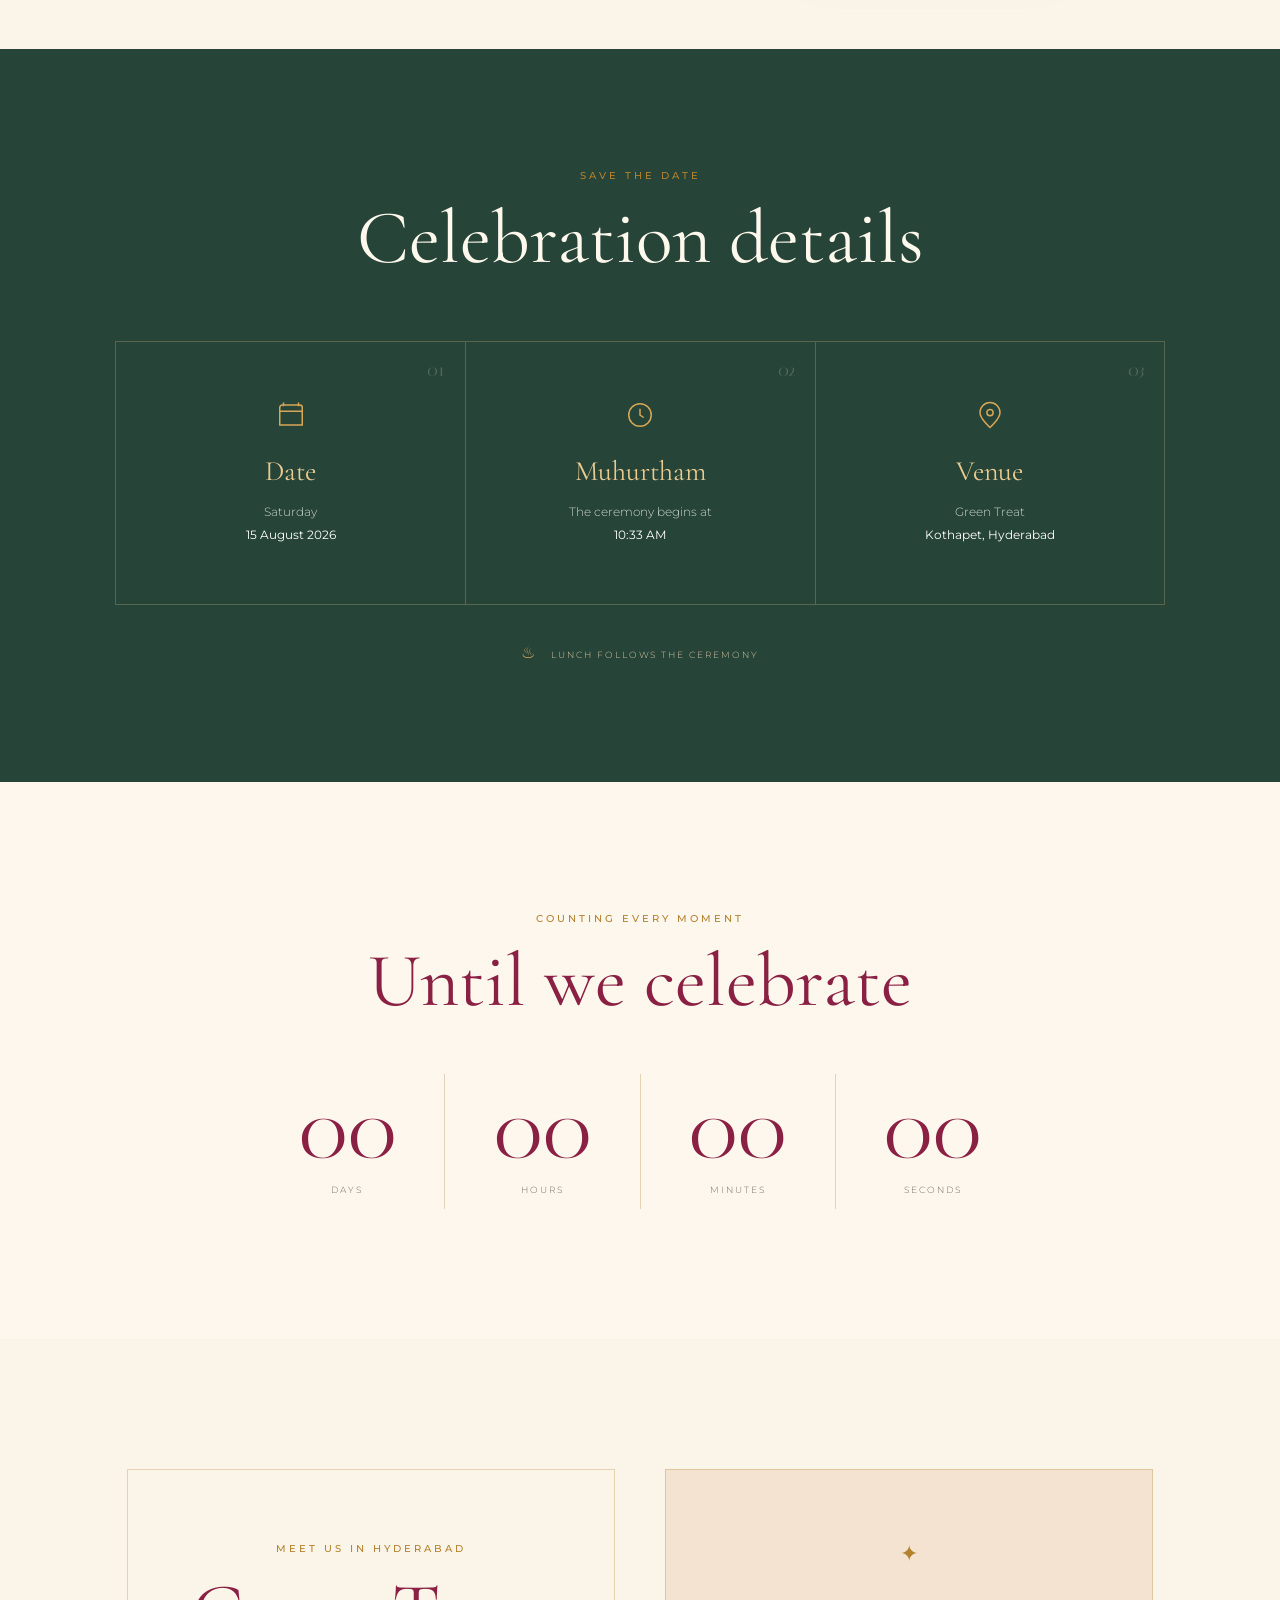
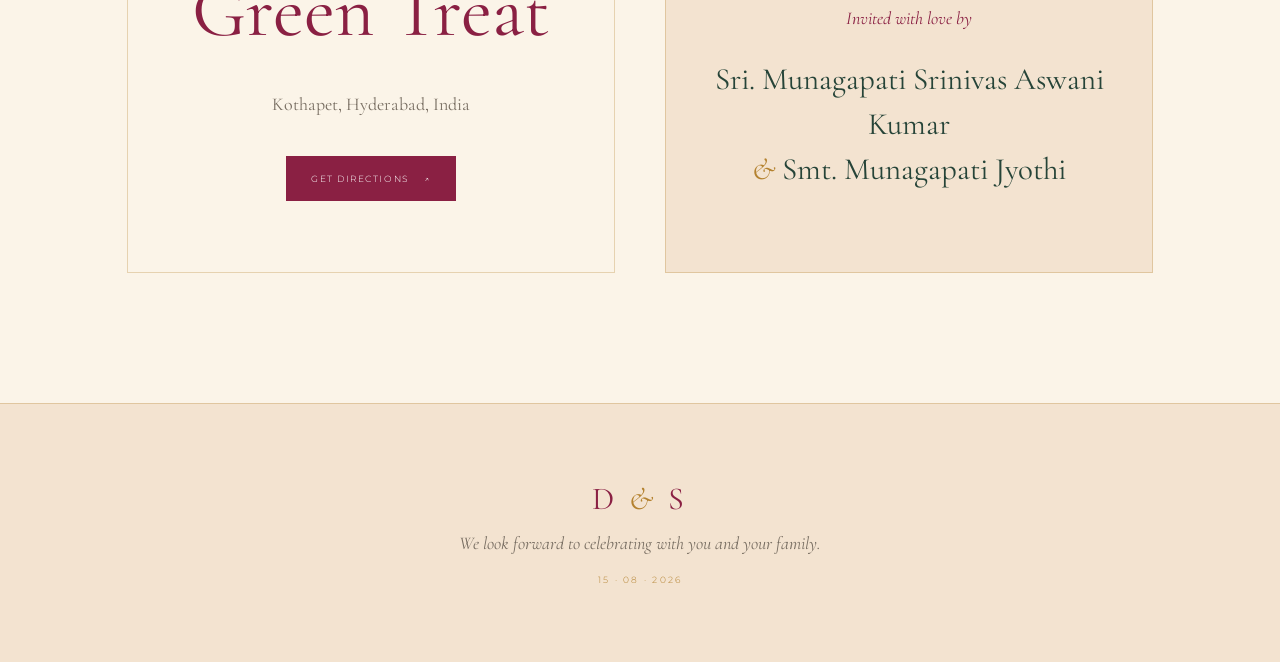
==== commit 74a8cdb2: "Add animated ring exchange landing moment" ====
--- a/index.html
+++ b/index.html
@@ -20,8 +20,8 @@
   <meta name="twitter:description" content="Two hearts, one beautiful beginning. Join us on 15 August 2026 at Green Treat, Kothapet. #Dil se Sri">
   <meta name="twitter:image" content="https://mdileepkumar438.github.io/dil-se-sri/og-invitation.jpg">
   <link rel="preload" href="landing-florals-mobile.webp" as="image" type="image/webp" media="(max-width: 760px)">
-  <link rel="preload" href="bride-real-mobile.webp" as="image" type="image/webp" media="(max-width: 760px)">
-  <link rel="preload" href="groom-real-mobile.webp" as="image" type="image/webp" media="(max-width: 760px)">
+  <link rel="preload" href="bride-ring-mobile.webp" as="image" type="image/webp" media="(max-width: 760px)">
+  <link rel="preload" href="groom-ring-mobile.webp" as="image" type="image/webp" media="(max-width: 760px)">
   <link rel="preconnect" href="https://fonts.googleapis.com">
   <link rel="preconnect" href="https://fonts.gstatic.com" crossorigin>
   <link href="https://fonts.googleapis.com/css2?family=Cormorant+Garamond:ital,wght@0,400;0,500;0,600;1,500&family=Italiana&family=Montserrat:wght@300;400;500&display=swap" rel="stylesheet">
@@ -40,8 +40,9 @@
       <p class="landing-date">15 · 08 · 2026</p>
     </div>
     <div class="couple-stage" aria-hidden="true">
-      <img class="landing-person landing-bride" src="bride-real.webp" srcset="bride-real-mobile.webp 440w, bride-real.webp 872w" sizes="(max-width: 760px) 58vw, 360px" width="872" height="1804" alt="">
-      <img class="landing-person landing-groom" src="groom-real.webp" srcset="groom-real-mobile.webp 440w, groom-real.webp 822w" sizes="(max-width: 760px) 58vw, 360px" width="822" height="1914" alt="">
+      <img class="landing-person landing-bride" src="bride-ring.webp" srcset="bride-ring-mobile.webp 440w, bride-ring.webp 883w" sizes="(max-width: 760px) 58vw, 360px" width="883" height="1780" alt="">
+      <img class="landing-person landing-groom" src="groom-ring.webp" srcset="groom-ring-mobile.webp 440w, groom-ring.webp 816w" sizes="(max-width: 760px) 58vw, 360px" width="816" height="1928" alt="">
+      <span class="ring-sparkle" aria-hidden="true"></span>
     </div>
     <button class="open-invitation" id="openInvitation" type="button">
       <span>Open Invitation</span><i aria-hidden="true">↓</i>
--- a/style.css
+++ b/style.css
@@ -30,6 +30,8 @@
 .landing-person{position:absolute;bottom:0;height:100%;width:54%;object-fit:contain;object-position:center bottom;filter:drop-shadow(0 18px 18px rgba(77,46,21,.16))}
 .landing-bride{left:50%;transform:translateX(-170%);opacity:0;animation:brideArrives 1.6s .35s cubic-bezier(.22,.78,.2,1) forwards}
 .landing-groom{left:50%;transform:translateX(70%);opacity:0;animation:groomArrives 1.6s .35s cubic-bezier(.22,.78,.2,1) forwards}
+.ring-sparkle{position:absolute;z-index:4;left:50%;bottom:47%;width:16px;height:16px;border:2px solid var(--gold);border-radius:50%;opacity:0;transform:translate(-50%,8px) scale(.35);box-shadow:0 0 0 0 rgba(180,130,47,.35);animation:ringSparkle 1.8s 2.15s ease-out infinite}
+.ring-sparkle:before,.ring-sparkle:after{content:"";position:absolute;left:50%;top:50%;width:2px;height:24px;background:var(--gold);transform:translate(-50%,-50%);opacity:.75}.ring-sparkle:after{transform:translate(-50%,-50%) rotate(90deg)}
 .open-invitation{position:absolute;z-index:6;left:50%;bottom:27px;display:flex;align-items:center;gap:13px;padding:14px 23px;border:1px solid var(--wine);background:rgba(255,250,241,.9);color:var(--wine);font:500 9px Montserrat,sans-serif;letter-spacing:.2em;text-transform:uppercase;transform:translateX(-50%);cursor:pointer;box-shadow:0 9px 28px rgba(86,44,33,.12);backdrop-filter:blur(8px);animation:buttonIn .8s 1.65s both;transition:background .25s,color .25s,transform .25s}
 .open-invitation:hover,.open-invitation:focus-visible{background:var(--wine);color:#fff;transform:translateX(-50%) translateY(-3px);outline:2px solid #fff;outline-offset:3px}
 .open-invitation i{font:400 15px serif;animation:bob 1.8s infinite}
@@ -46,12 +48,13 @@
 @keyframes landingCopyIn{from{opacity:0;transform:translate(-50%,-16px)}to{opacity:1;transform:translate(-50%,0)}}
 @keyframes brideArrives{to{opacity:1;transform:translateX(-92%)}}
 @keyframes groomArrives{to{opacity:1;transform:translateX(-8%)}}
+@keyframes ringSparkle{0%,100%{opacity:0;transform:translate(-50%,8px) scale(.35);box-shadow:0 0 0 0 rgba(180,130,47,.35)}30%{opacity:1;transform:translate(-50%,0) scale(1);box-shadow:0 0 0 10px rgba(180,130,47,0)}70%{opacity:.75;transform:translate(-50%,-3px) scale(.8);box-shadow:0 0 0 16px rgba(180,130,47,0)}}
 @keyframes buttonIn{from{opacity:0;transform:translate(-50%,12px)}to{opacity:1;transform:translate(-50%,0)}}
 @keyframes petalFall{0%{translate:0 -10vh;rotate:0deg}50%{translate:35px 54vh;rotate:180deg}100%{translate:-20px 112vh;rotate:360deg}}
 @keyframes musicPulse{50%{transform:scale(1.12);box-shadow:0 0 0 5px rgba(138,32,67,.12)}}
 @media(max-width:760px){.landing:before{inset:10px}.landing-copy{top:clamp(46px,6vh,64px);width:92vw}.landing h1{flex-direction:column;gap:1px;font-size:clamp(37px,11vw,56px);line-height:.87}.landing h1 em{margin:4px 0}.landing-kicker{letter-spacing:.2em}.landing-hashtag{margin-top:9px}.couple-stage{bottom:65px;width:98vw;height:min(45vh,430px)}.landing-person{width:58%}.landing-bride{left:51%}.landing-groom{left:49%}.open-invitation{bottom:20px;white-space:nowrap}.music-toggle{right:12px;bottom:12px}.hero{background-position:center}}
 @media(max-height:700px){.landing-copy{top:34px}.landing-blessing{margin-bottom:7px}.landing-hashtag{margin-block:6px}.couple-stage{height:43vh}.open-invitation{bottom:14px}}
-@media(prefers-reduced-motion:reduce){.landing-copy,.landing-bride,.landing-groom,.open-invitation{animation:none}.landing-bride{opacity:1;transform:translateX(-92%)}.landing-groom{opacity:1;transform:translateX(-8%)}.petal{display:none}.landing.is-opening .landing-bride{transform:translateX(-78%)}.landing.is-opening .landing-groom{transform:translateX(-22%)}.music-toggle.is-playing .music-icon{animation:none}}
+@media(prefers-reduced-motion:reduce){.landing-copy,.landing-bride,.landing-groom,.open-invitation{animation:none}.landing-bride{opacity:1;transform:translateX(-92%)}.landing-groom{opacity:1;transform:translateX(-8%)}.ring-sparkle{animation:none;opacity:1;transform:translate(-50%,0) scale(.8)}.petal{display:none}.landing.is-opening .landing-bride{transform:translateX(-78%)}.landing.is-opening .landing-groom{transform:translateX(-22%)}.music-toggle.is-playing .music-icon{animation:none}}
 
 /* Mobile-first guest actions and invitation viewer */
 .guest-actions{position:fixed;z-index:45;left:50%;bottom:max(10px,env(safe-area-inset-bottom));display:flex;width:min(410px,calc(100vw - 20px));min-height:64px;padding:6px;border:1px solid rgba(180,130,47,.28);border-radius:20px;background:rgba(255,250,242,.94);box-shadow:0 12px 36px rgba(61,39,23,.2);backdrop-filter:blur(16px);transform:translate(-50%,110px);opacity:0;transition:transform .55s cubic-bezier(.22,.78,.2,1),opacity .4s ease}
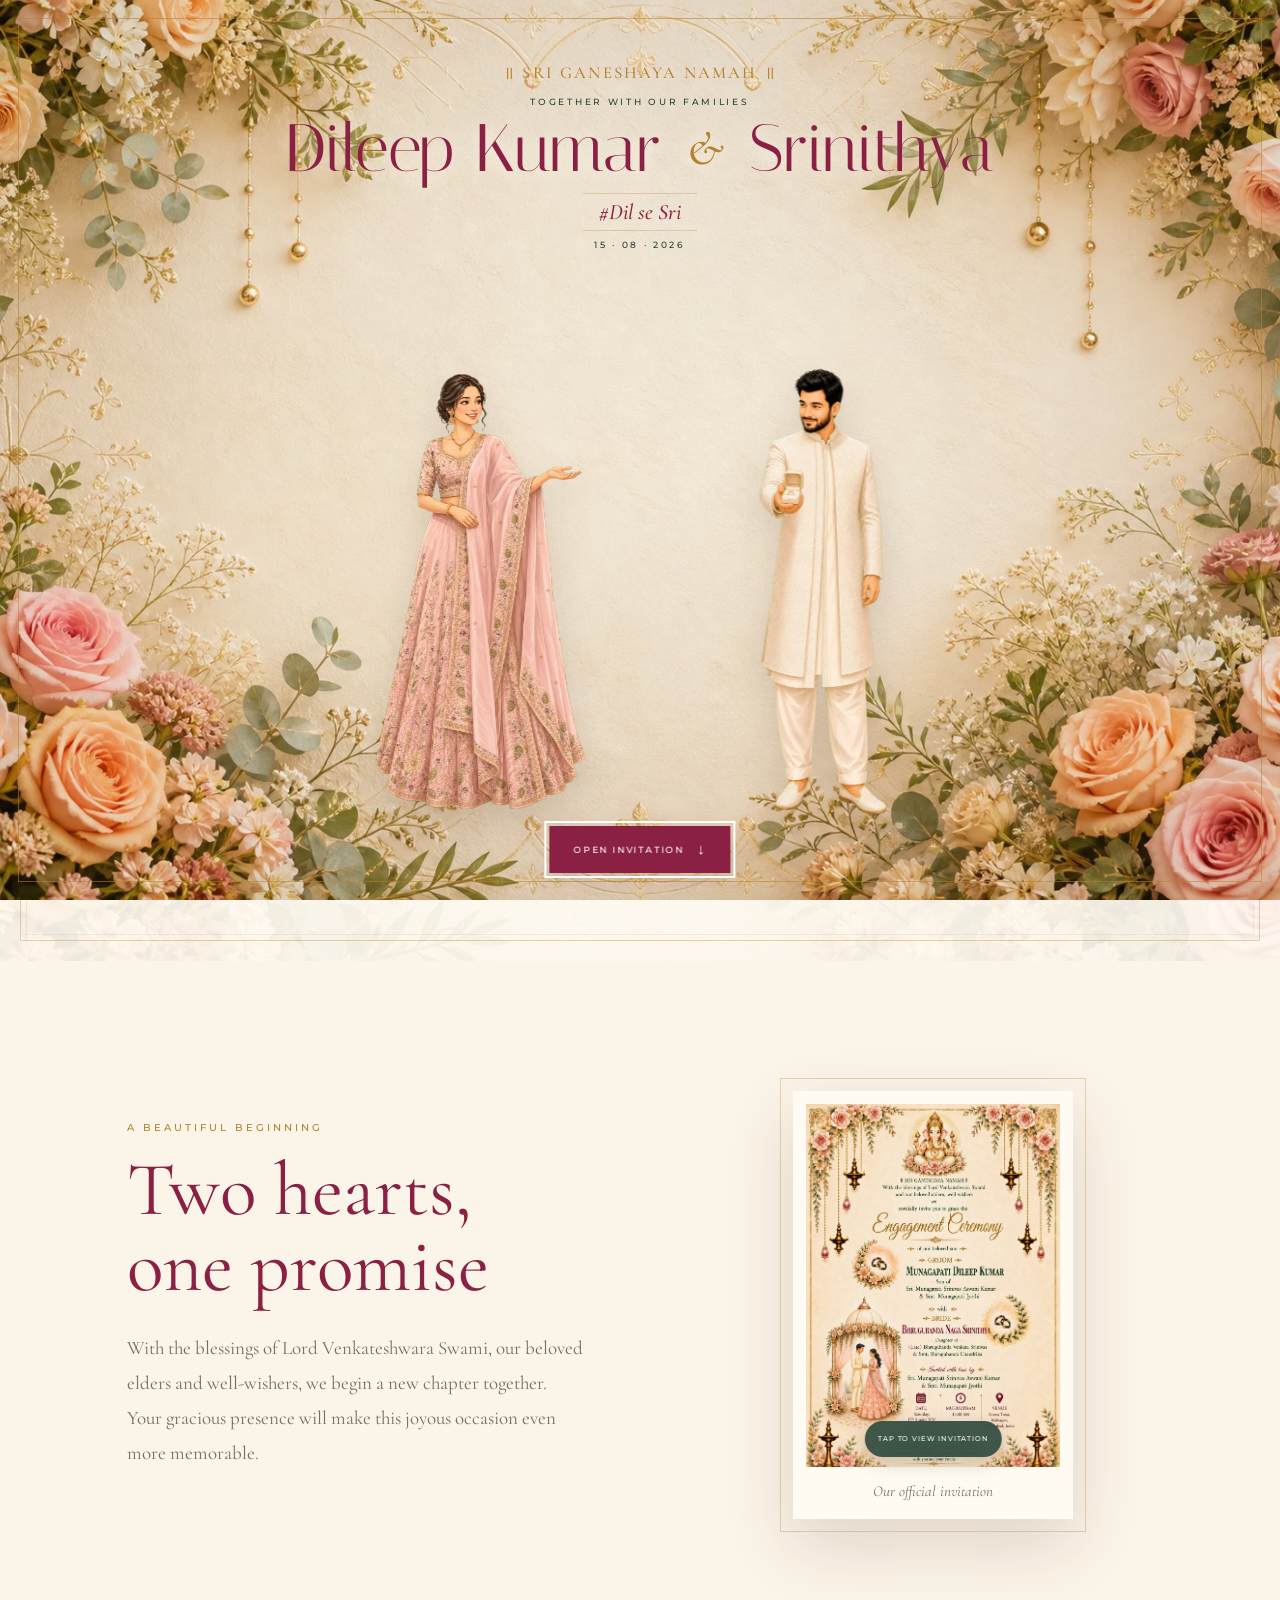
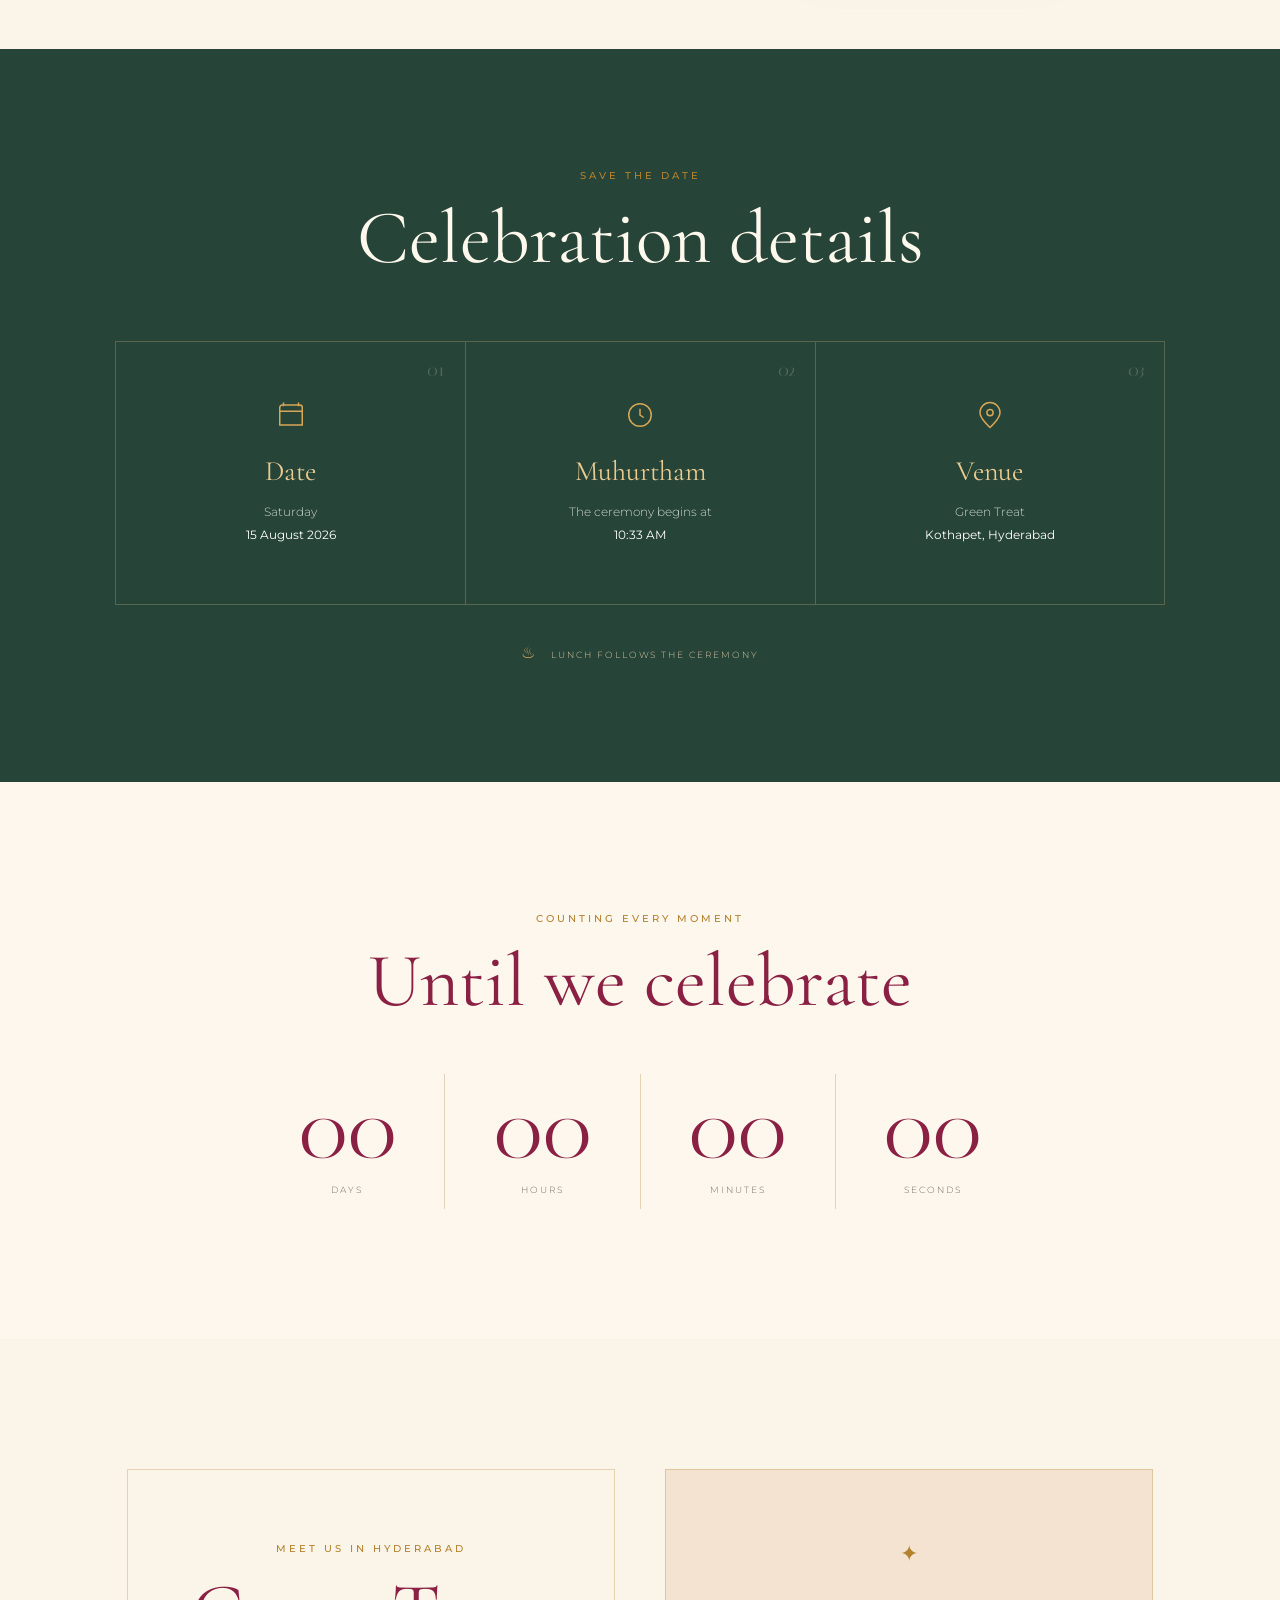
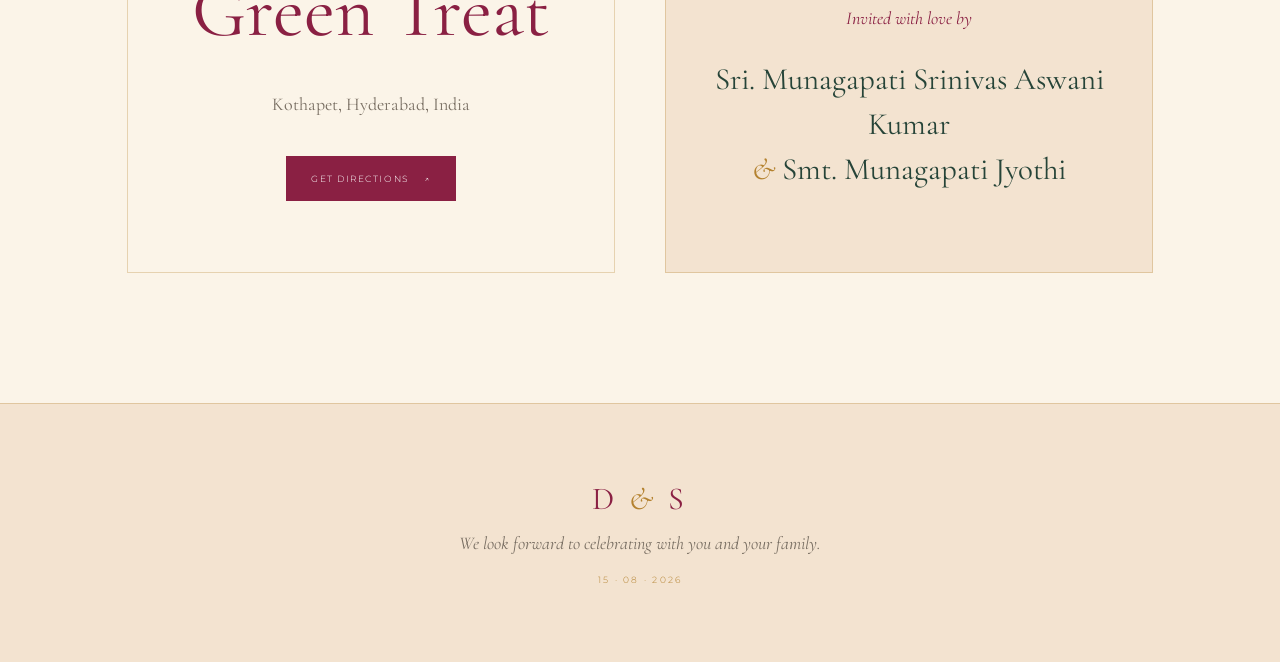
==== commit 02321d65: "Turn groom toward bride during ring exchange" ====
--- a/index.html
+++ b/index.html
@@ -21,7 +21,7 @@
   <meta name="twitter:image" content="https://mdileepkumar438.github.io/dil-se-sri/og-invitation.jpg">
   <link rel="preload" href="landing-florals-mobile.webp" as="image" type="image/webp" media="(max-width: 760px)">
   <link rel="preload" href="bride-ring-mobile.webp" as="image" type="image/webp" media="(max-width: 760px)">
-  <link rel="preload" href="groom-ring-mobile.webp" as="image" type="image/webp" media="(max-width: 760px)">
+  <link rel="preload" href="groom-ring-facing-mobile.webp" as="image" type="image/webp" media="(max-width: 760px)">
   <link rel="preconnect" href="https://fonts.googleapis.com">
   <link rel="preconnect" href="https://fonts.gstatic.com" crossorigin>
   <link href="https://fonts.googleapis.com/css2?family=Cormorant+Garamond:ital,wght@0,400;0,500;0,600;1,500&family=Italiana&family=Montserrat:wght@300;400;500&display=swap" rel="stylesheet">
@@ -41,7 +41,7 @@
     </div>
     <div class="couple-stage" aria-hidden="true">
       <img class="landing-person landing-bride" src="bride-ring.webp" srcset="bride-ring-mobile.webp 440w, bride-ring.webp 883w" sizes="(max-width: 760px) 58vw, 360px" width="883" height="1780" alt="">
-      <img class="landing-person landing-groom" src="groom-ring.webp" srcset="groom-ring-mobile.webp 440w, groom-ring.webp 816w" sizes="(max-width: 760px) 58vw, 360px" width="816" height="1928" alt="">
+      <img class="landing-person landing-groom" src="groom-ring-facing.webp" srcset="groom-ring-facing-mobile.webp 440w, groom-ring-facing.webp 811w" sizes="(max-width: 760px) 58vw, 360px" width="811" height="1940" alt="">
       <span class="ring-sparkle" aria-hidden="true"></span>
     </div>
     <button class="open-invitation" id="openInvitation" type="button">
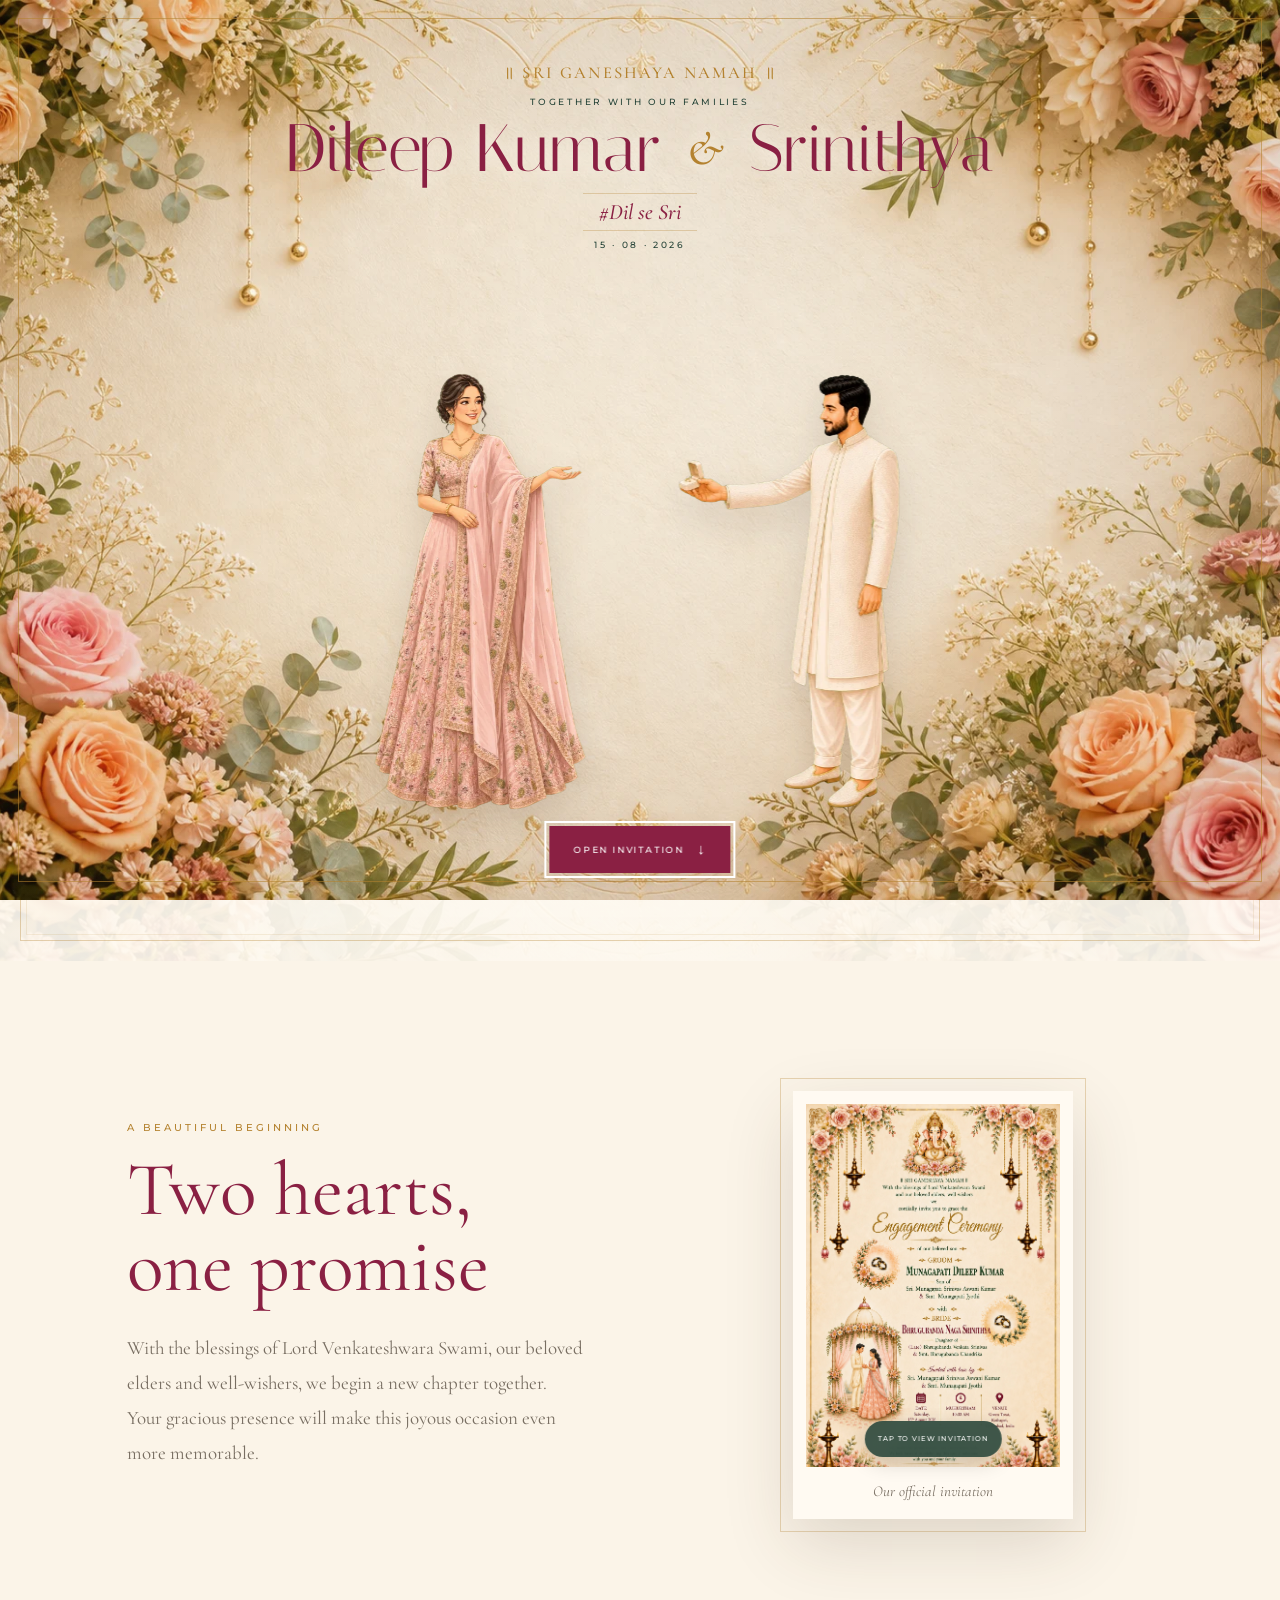
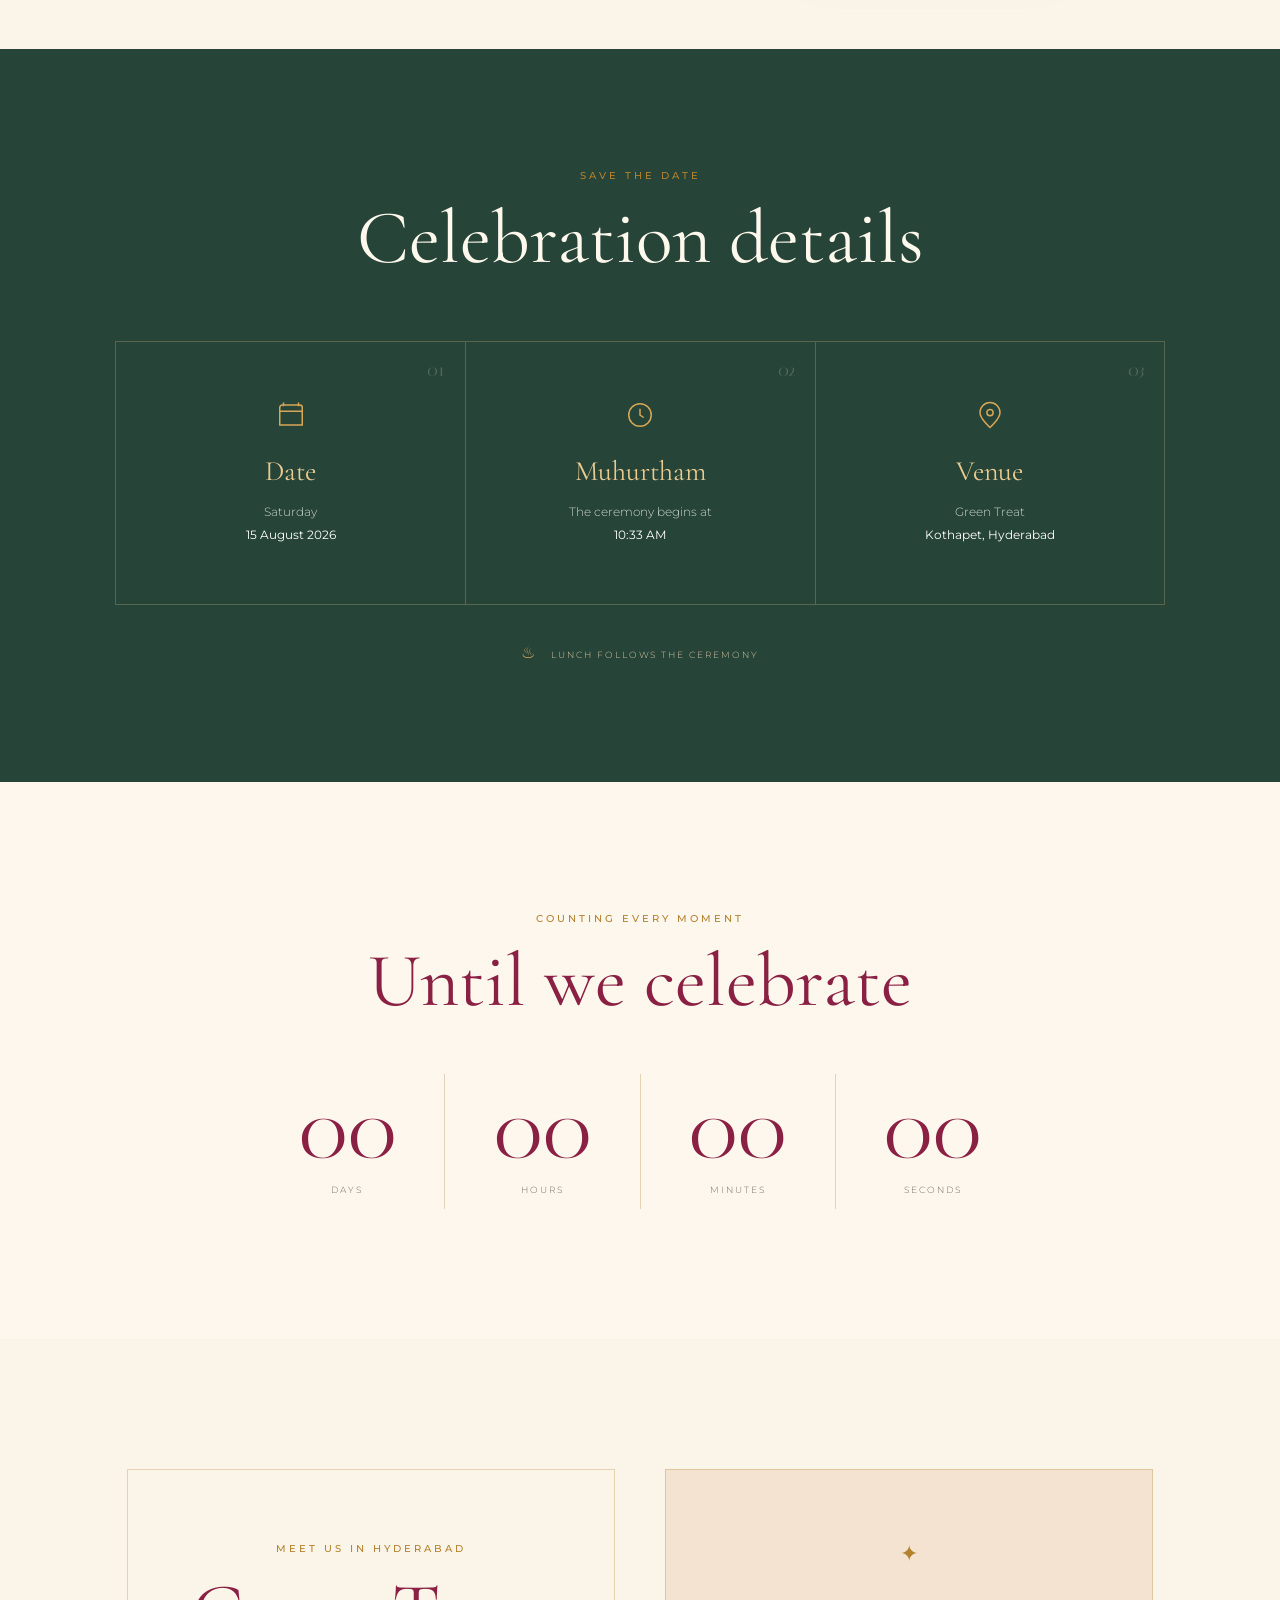
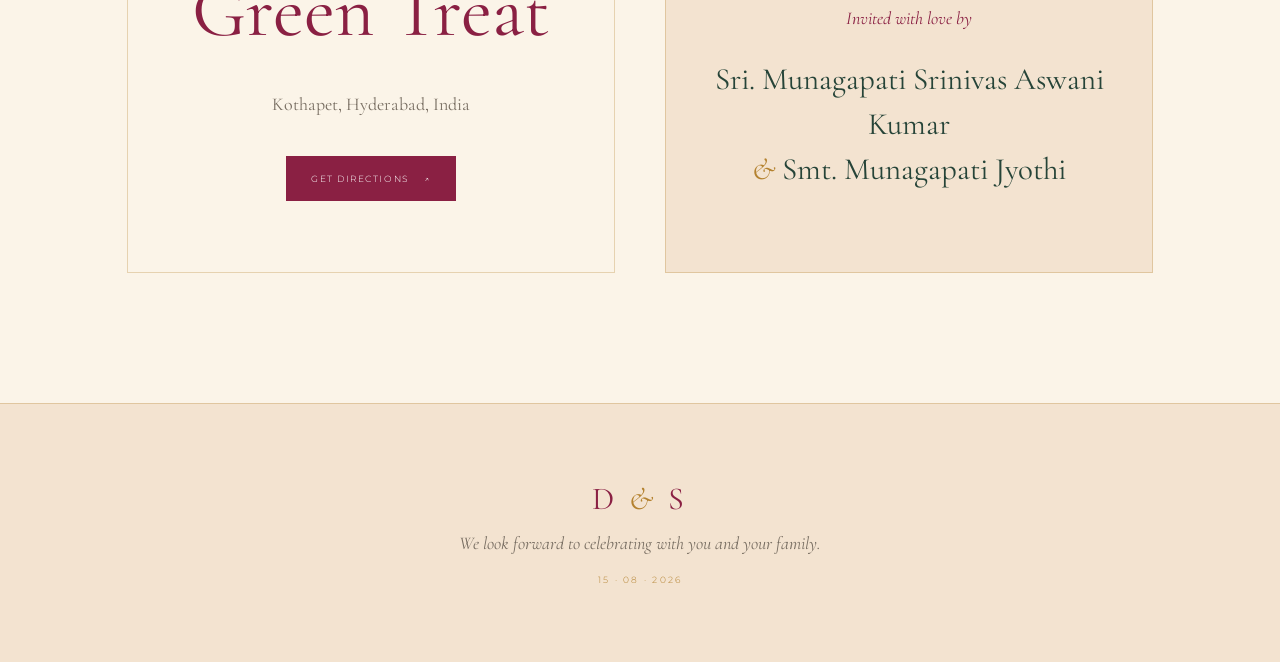
==== commit c7c09a47: "Extend groom ring hand toward bride" ====
--- a/index.html
+++ b/index.html
@@ -21,7 +21,7 @@
   <meta name="twitter:image" content="https://mdileepkumar438.github.io/dil-se-sri/og-invitation.jpg">
   <link rel="preload" href="landing-florals-mobile.webp" as="image" type="image/webp" media="(max-width: 760px)">
   <link rel="preload" href="bride-ring-mobile.webp" as="image" type="image/webp" media="(max-width: 760px)">
-  <link rel="preload" href="groom-ring-facing-mobile.webp" as="image" type="image/webp" media="(max-width: 760px)">
+  <link rel="preload" href="groom-ring-profile-mobile.webp" as="image" type="image/webp" media="(max-width: 760px)">
   <link rel="preconnect" href="https://fonts.googleapis.com">
   <link rel="preconnect" href="https://fonts.gstatic.com" crossorigin>
   <link href="https://fonts.googleapis.com/css2?family=Cormorant+Garamond:ital,wght@0,400;0,500;0,600;1,500&family=Italiana&family=Montserrat:wght@300;400;500&display=swap" rel="stylesheet">
@@ -41,7 +41,7 @@
     </div>
     <div class="couple-stage" aria-hidden="true">
       <img class="landing-person landing-bride" src="bride-ring.webp" srcset="bride-ring-mobile.webp 440w, bride-ring.webp 883w" sizes="(max-width: 760px) 58vw, 360px" width="883" height="1780" alt="">
-      <img class="landing-person landing-groom" src="groom-ring-facing.webp" srcset="groom-ring-facing-mobile.webp 440w, groom-ring-facing.webp 811w" sizes="(max-width: 760px) 58vw, 360px" width="811" height="1940" alt="">
+      <img class="landing-person landing-groom" src="groom-ring-profile.webp" srcset="groom-ring-profile-mobile.webp 440w, groom-ring-profile.webp 928w" sizes="(max-width: 760px) 58vw, 360px" width="928" height="1695" alt="">
       <span class="ring-sparkle" aria-hidden="true"></span>
     </div>
     <button class="open-invitation" id="openInvitation" type="button">
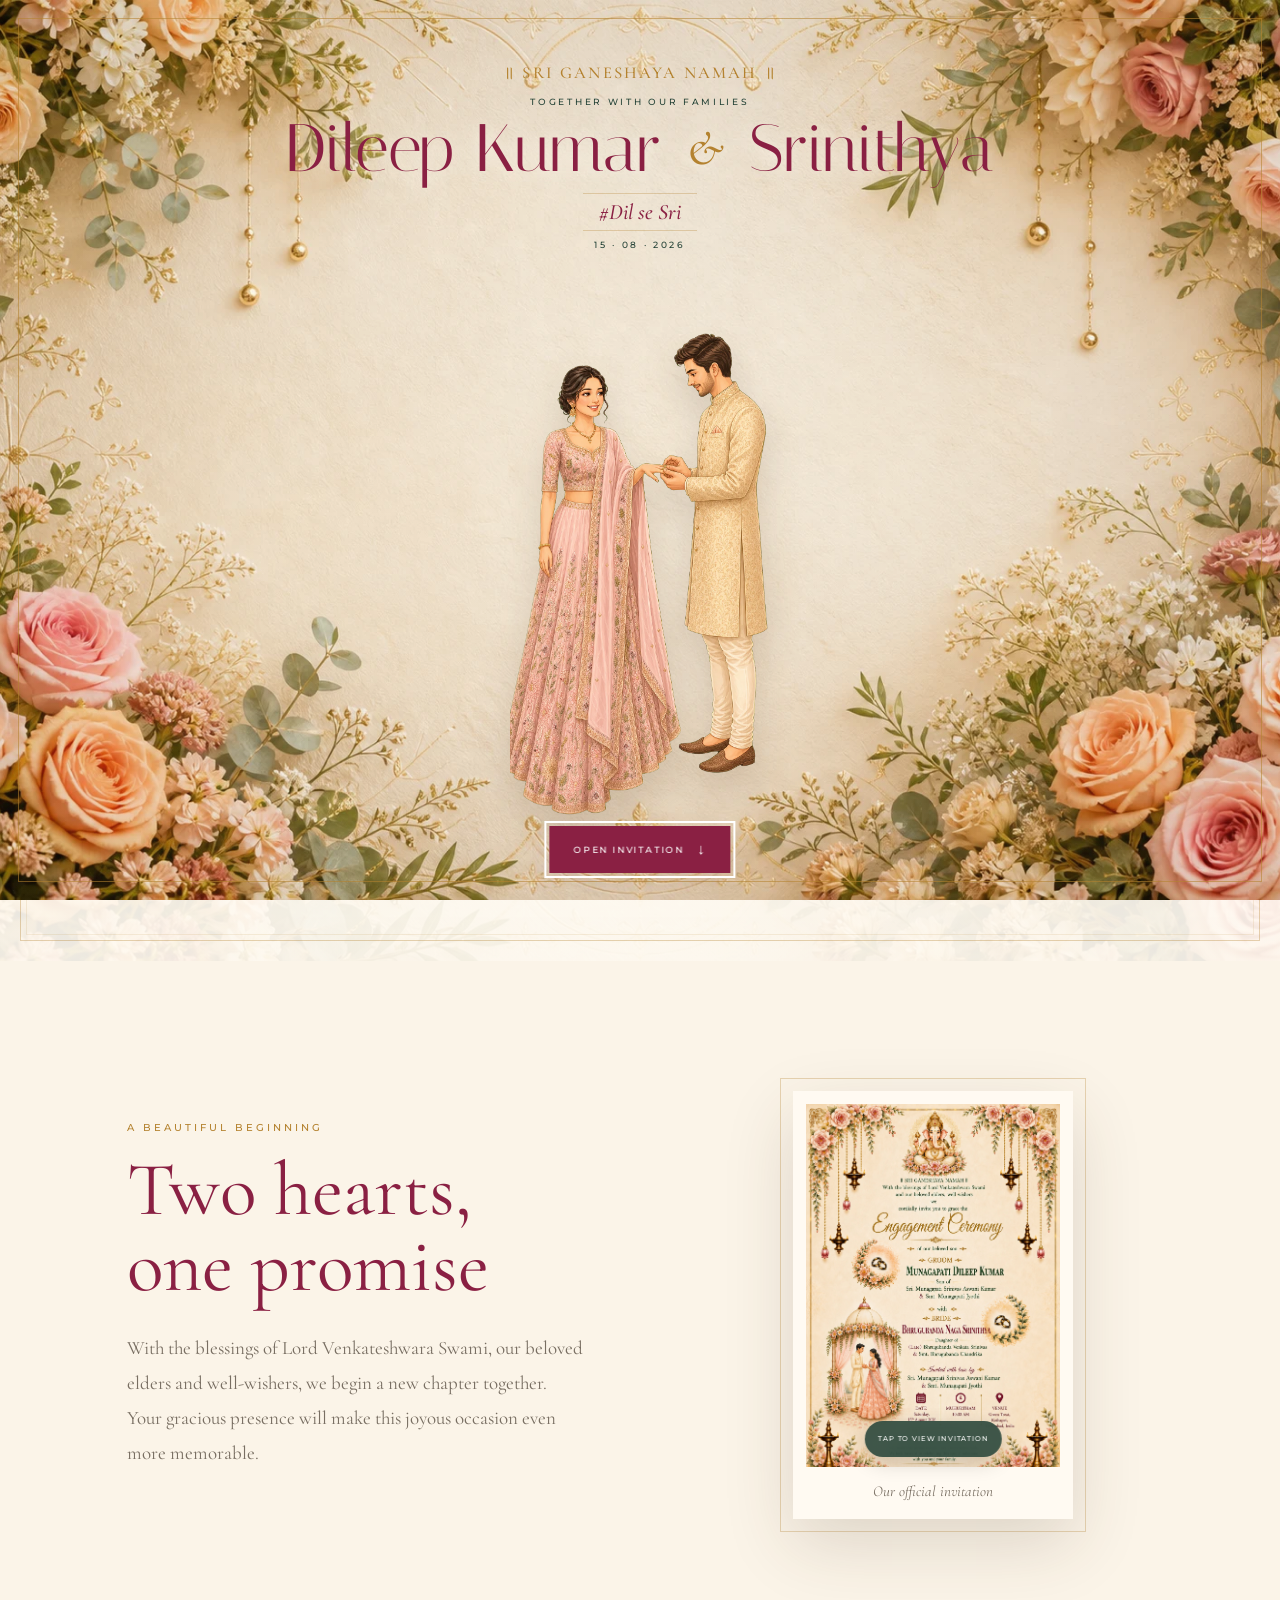
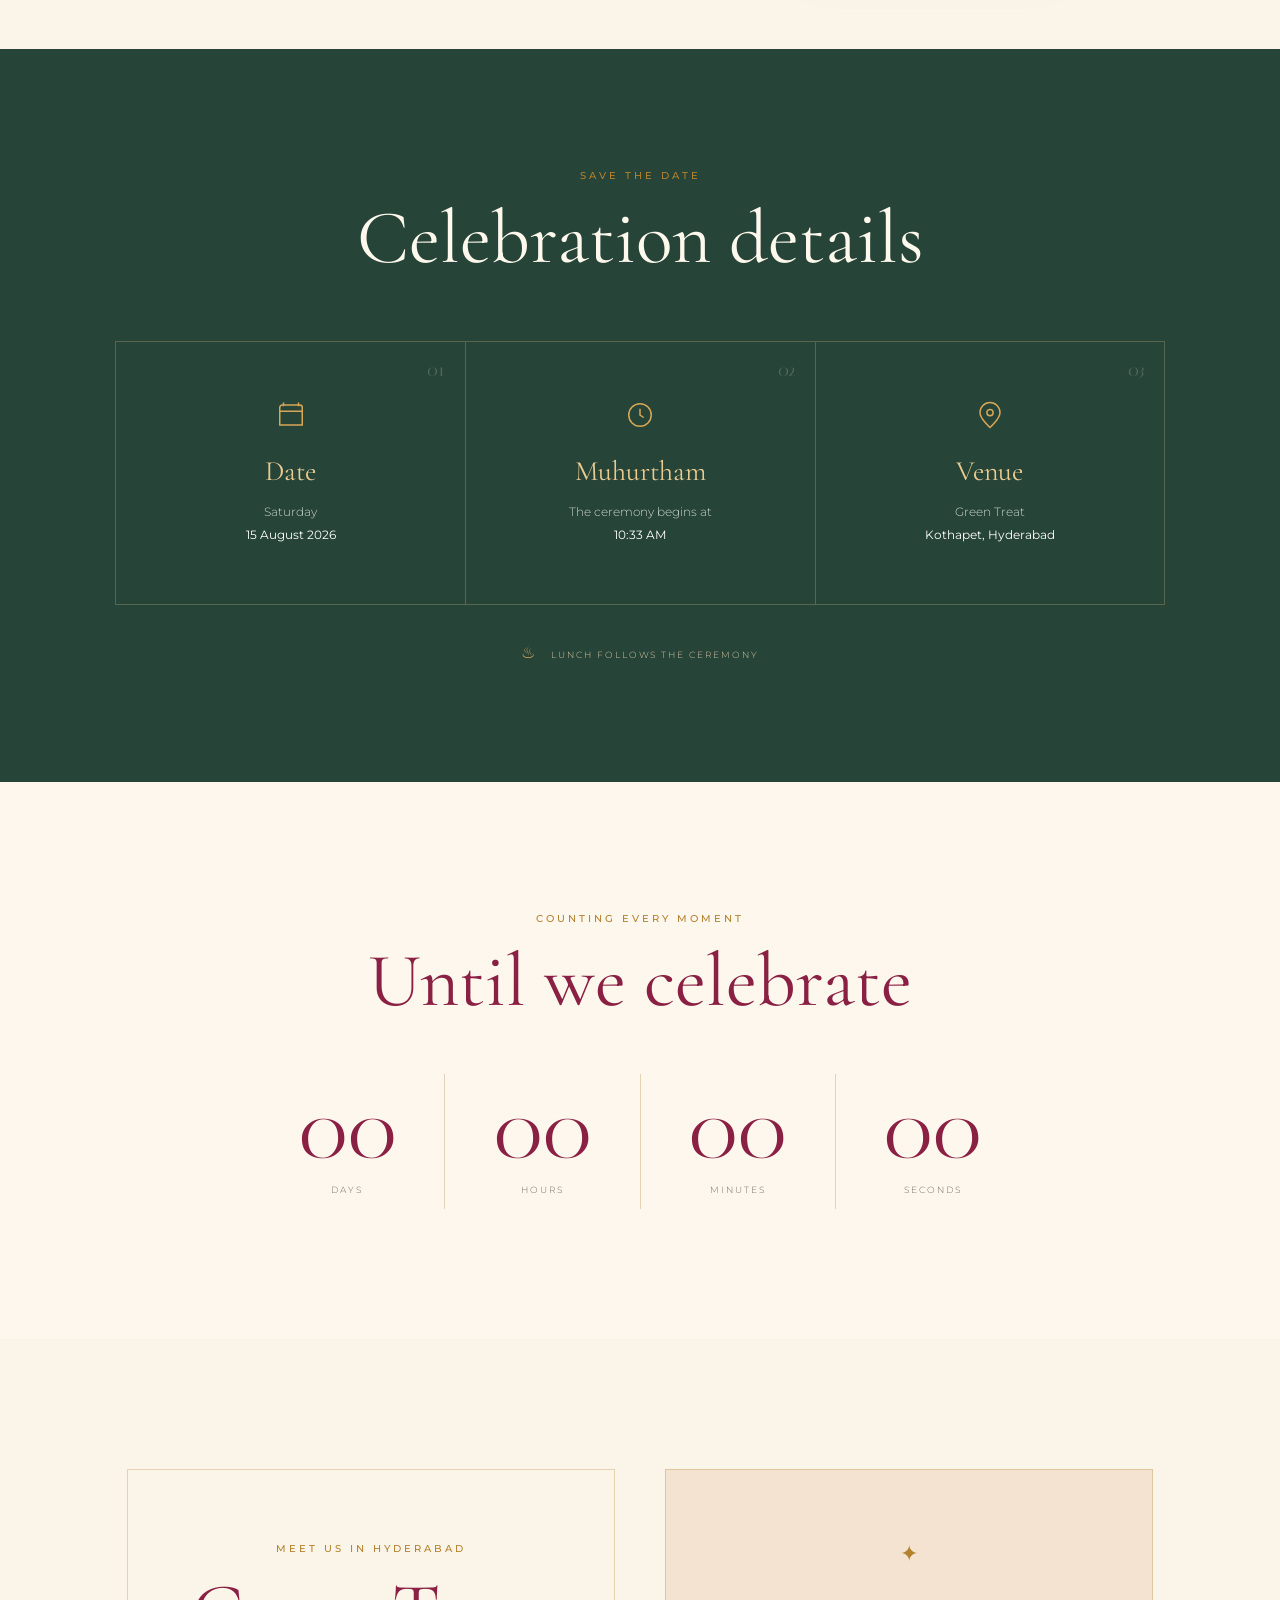
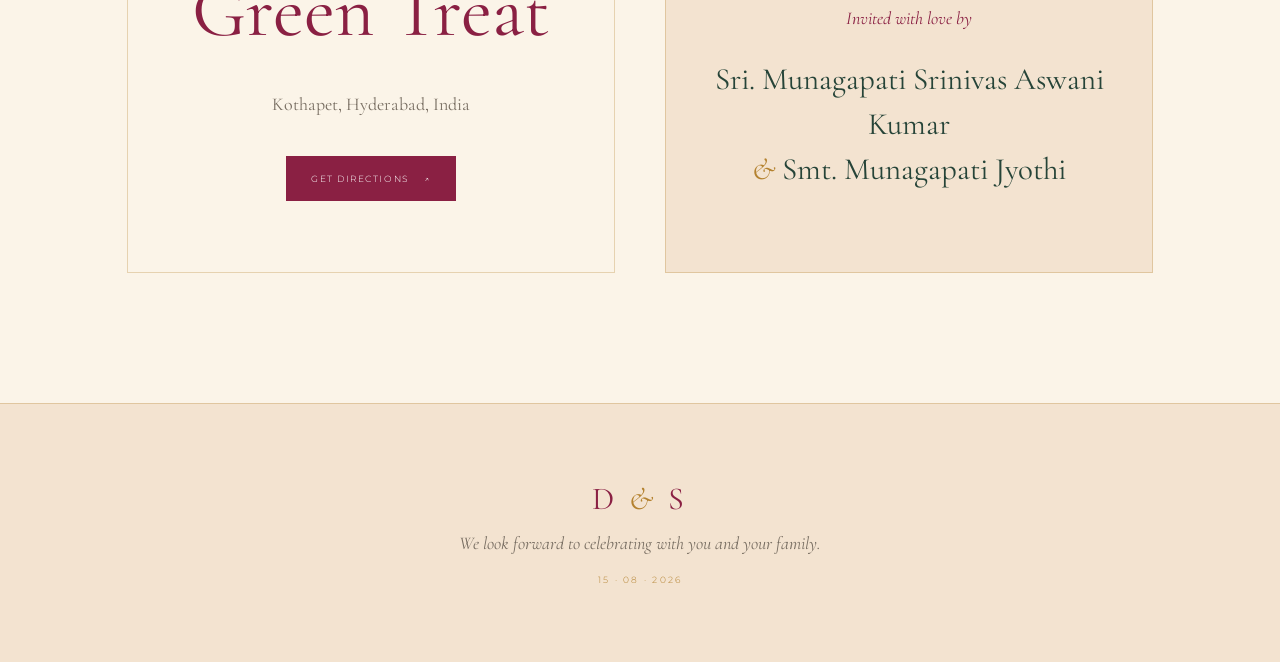
==== commit 2e7d5c92: "Animate bride and groom ring placement" ====
--- a/index.html
+++ b/index.html
@@ -20,8 +20,7 @@
   <meta name="twitter:description" content="Two hearts, one beautiful beginning. Join us on 15 August 2026 at Green Treat, Kothapet. #Dil se Sri">
   <meta name="twitter:image" content="https://mdileepkumar438.github.io/dil-se-sri/og-invitation.jpg">
   <link rel="preload" href="landing-florals-mobile.webp" as="image" type="image/webp" media="(max-width: 760px)">
-  <link rel="preload" href="bride-ring-mobile.webp" as="image" type="image/webp" media="(max-width: 760px)">
-  <link rel="preload" href="groom-ring-profile-mobile.webp" as="image" type="image/webp" media="(max-width: 760px)">
+  <link rel="preload" href="couple-placement-mobile.webp" as="image" type="image/webp" media="(max-width: 760px)">
   <link rel="preconnect" href="https://fonts.googleapis.com">
   <link rel="preconnect" href="https://fonts.gstatic.com" crossorigin>
   <link href="https://fonts.googleapis.com/css2?family=Cormorant+Garamond:ital,wght@0,400;0,500;0,600;1,500&family=Italiana&family=Montserrat:wght@300;400;500&display=swap" rel="stylesheet">
@@ -40,8 +39,7 @@
       <p class="landing-date">15 · 08 · 2026</p>
     </div>
     <div class="couple-stage" aria-hidden="true">
-      <img class="landing-person landing-bride" src="bride-ring.webp" srcset="bride-ring-mobile.webp 440w, bride-ring.webp 883w" sizes="(max-width: 760px) 58vw, 360px" width="883" height="1780" alt="">
-      <img class="landing-person landing-groom" src="groom-ring-profile.webp" srcset="groom-ring-profile-mobile.webp 440w, groom-ring-profile.webp 928w" sizes="(max-width: 760px) 58vw, 360px" width="928" height="1695" alt="">
+      <img class="couple-placement" src="couple-placement.webp" srcset="couple-placement-mobile.webp 440w, couple-placement.webp 887w" sizes="(max-width: 760px) 74vw, 560px" width="887" height="1774" alt="">
       <span class="ring-sparkle" aria-hidden="true"></span>
     </div>
     <button class="open-invitation" id="openInvitation" type="button">
--- a/style.css
+++ b/style.css
@@ -140,3 +140,12 @@
   .open-invitation{left:27%;bottom:10px;min-height:44px;padding:10px 16px;white-space:nowrap}
   .landing.is-opening .landing-copy{transform:translateY(calc(-50% - 18px))}
 }
+
+/* Unified ring-placement composition: both hands stay perfectly aligned while the couple animates in together. */
+.couple-stage{width:min(620px,78vw);height:min(58vh,560px)}
+.couple-placement{position:absolute;z-index:2;left:50%;bottom:0;width:100%;height:100%;object-fit:contain;object-position:center bottom;filter:drop-shadow(0 18px 18px rgba(77,46,21,.16));opacity:0;transform:translate(-50%,18px) scale(.96);animation:couplePlacementArrives 1.6s .35s cubic-bezier(.22,.78,.2,1) forwards}
+@keyframes couplePlacementArrives{to{opacity:1;transform:translate(-50%,0) scale(1)}}
+.landing.is-opening .couple-placement{animation:none;transform:translate(-50%,-8px) scale(1.03);transition:transform 1.05s cubic-bezier(.22,.78,.2,1)}
+.ring-sparkle{left:56%;bottom:57%}
+@media(max-width:760px){.couple-stage{width:96vw;height:min(48dvh,430px)}.couple-placement{width:100%;height:100%}.ring-sparkle{left:56%;bottom:55%}}
+@media(prefers-reduced-motion:reduce){.couple-placement{animation:none;opacity:1;transform:translate(-50%,0) scale(1)}.landing.is-opening .couple-placement{transform:translate(-50%,0) scale(1)}.ring-sparkle{animation:none;opacity:1;transform:translate(-50%,0) scale(.8)}}
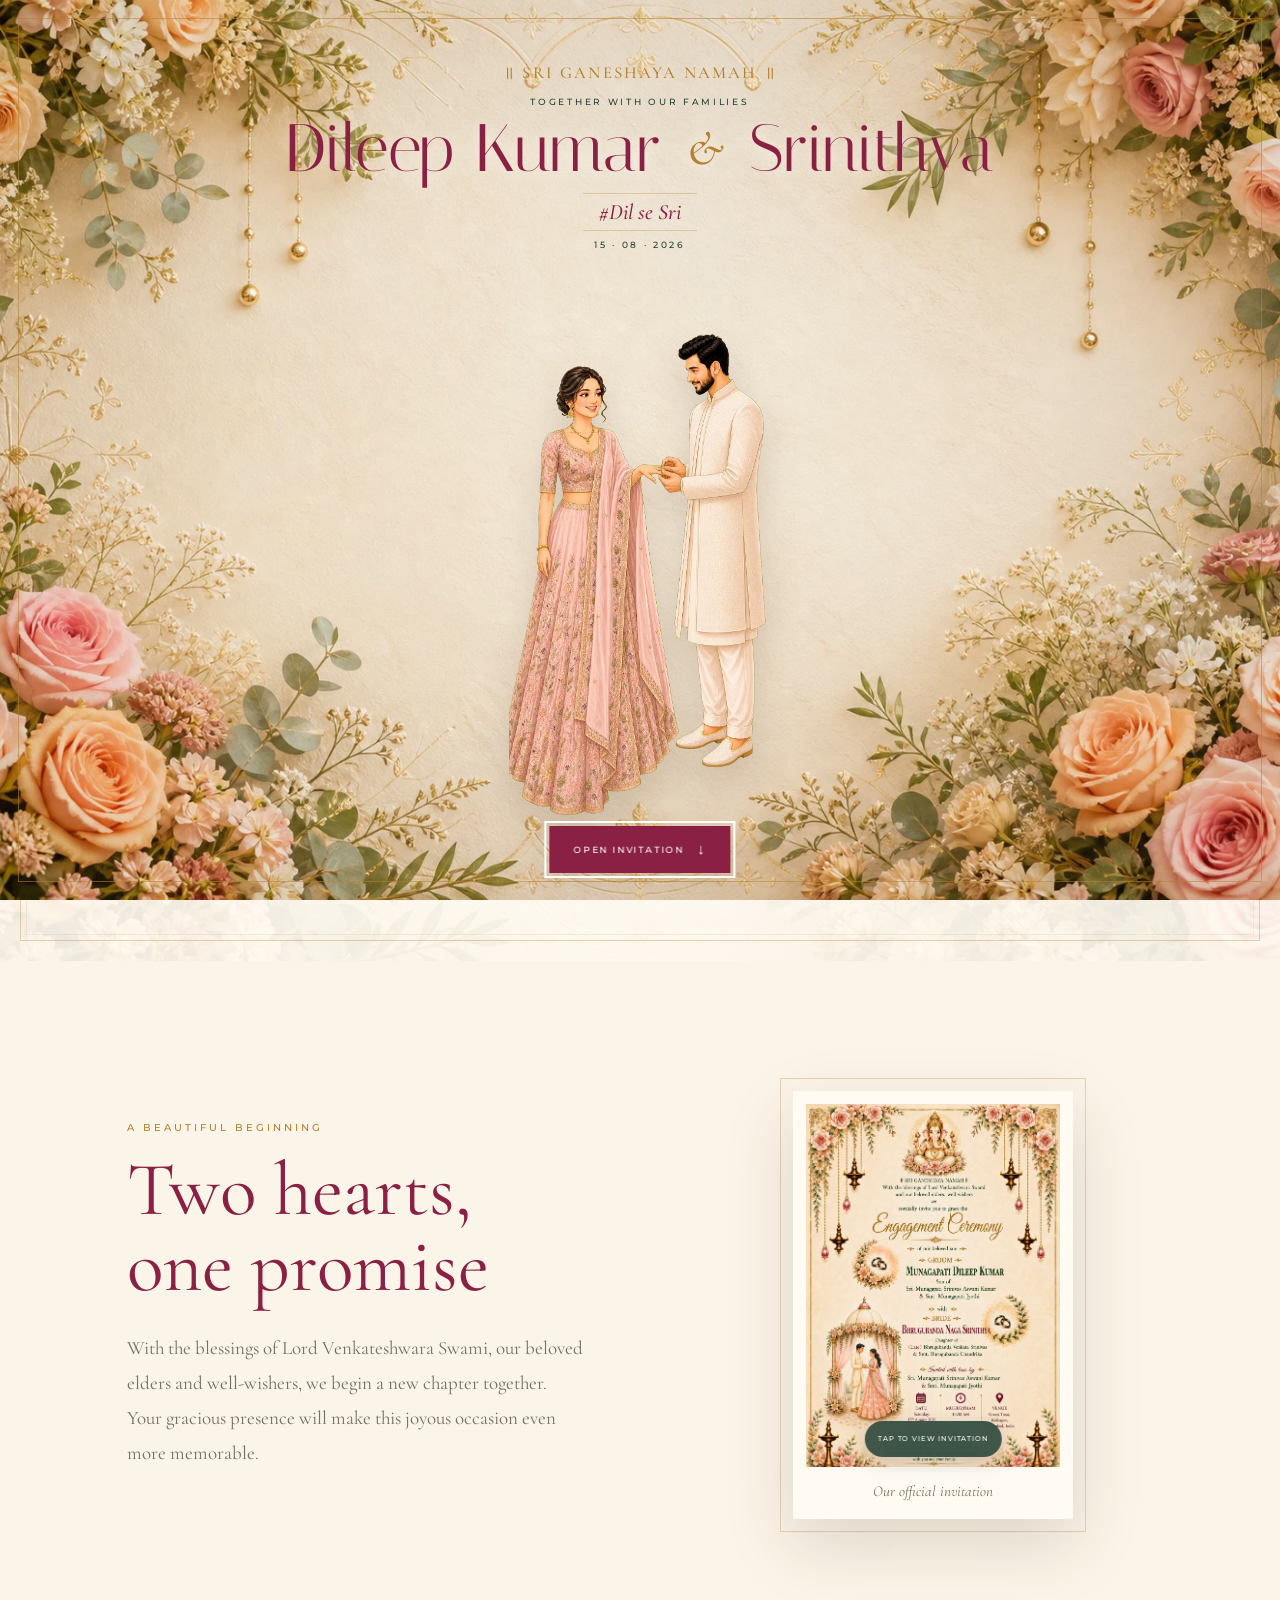
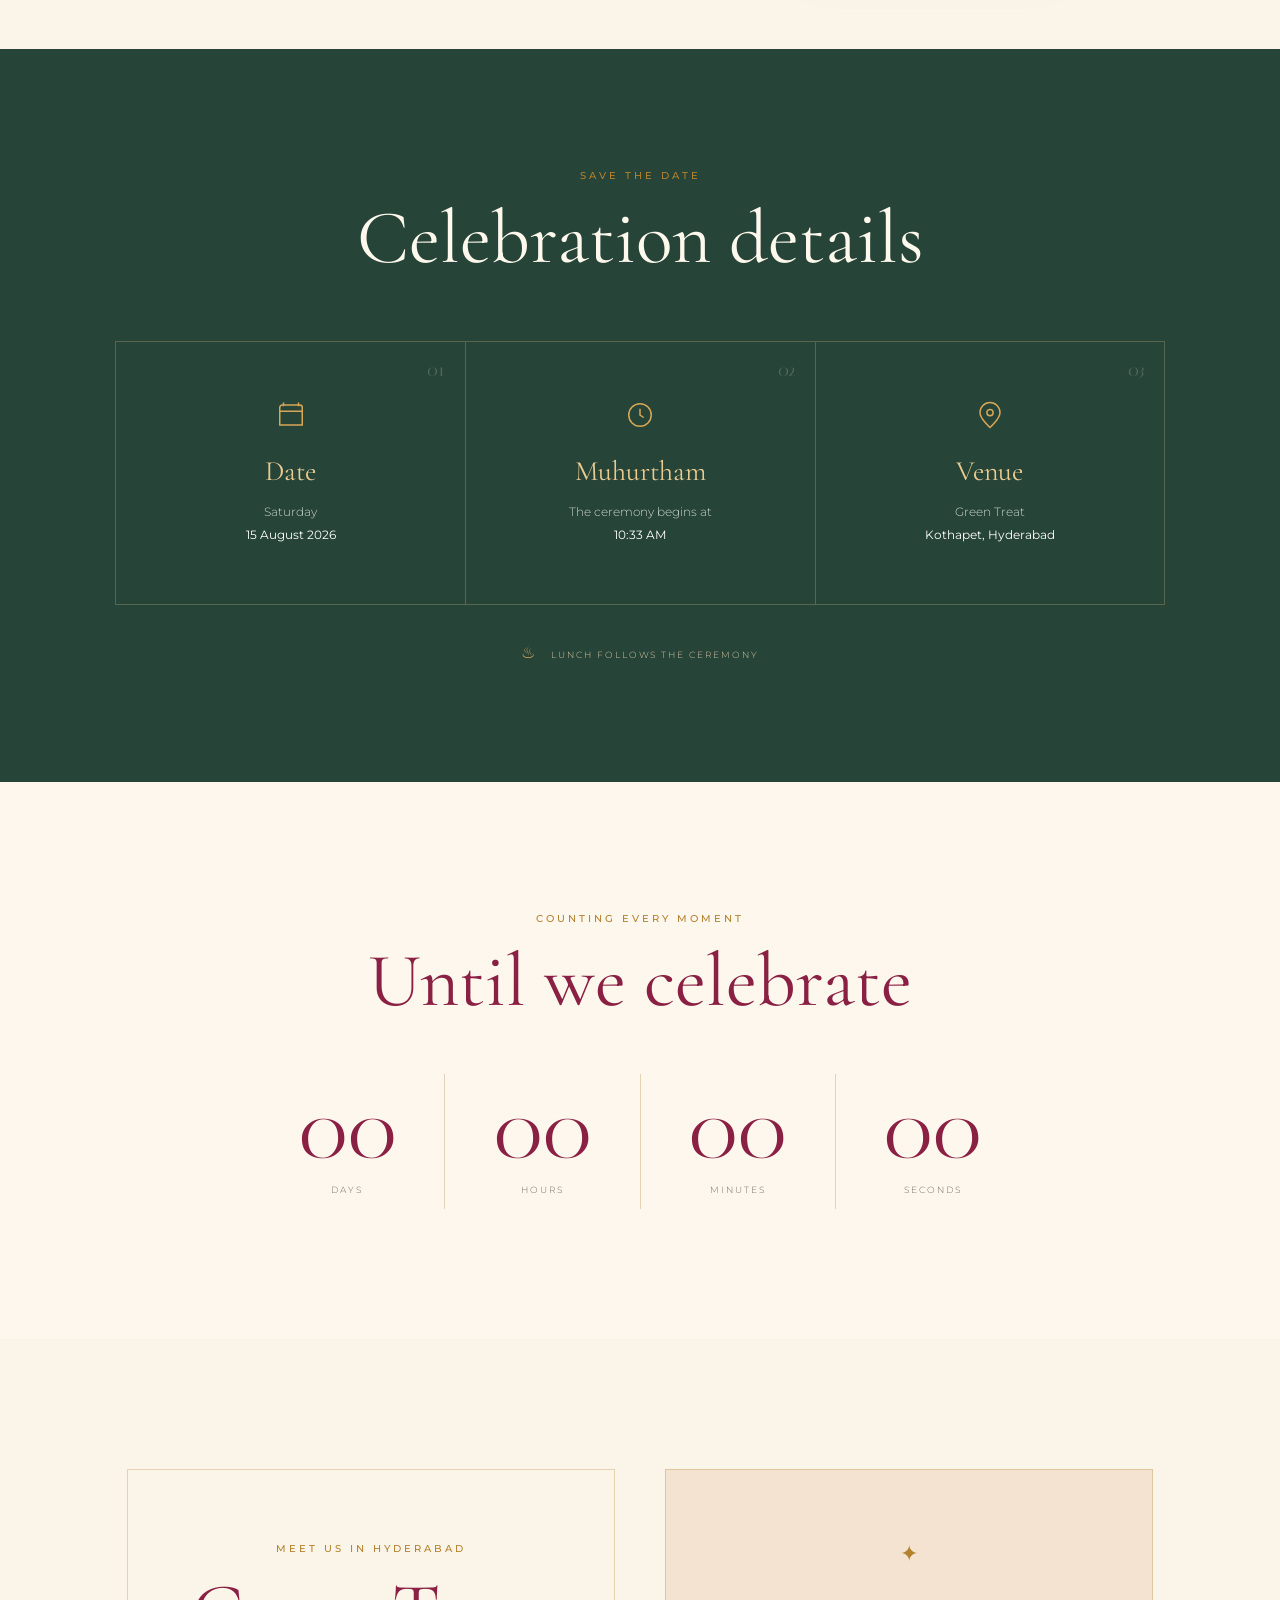
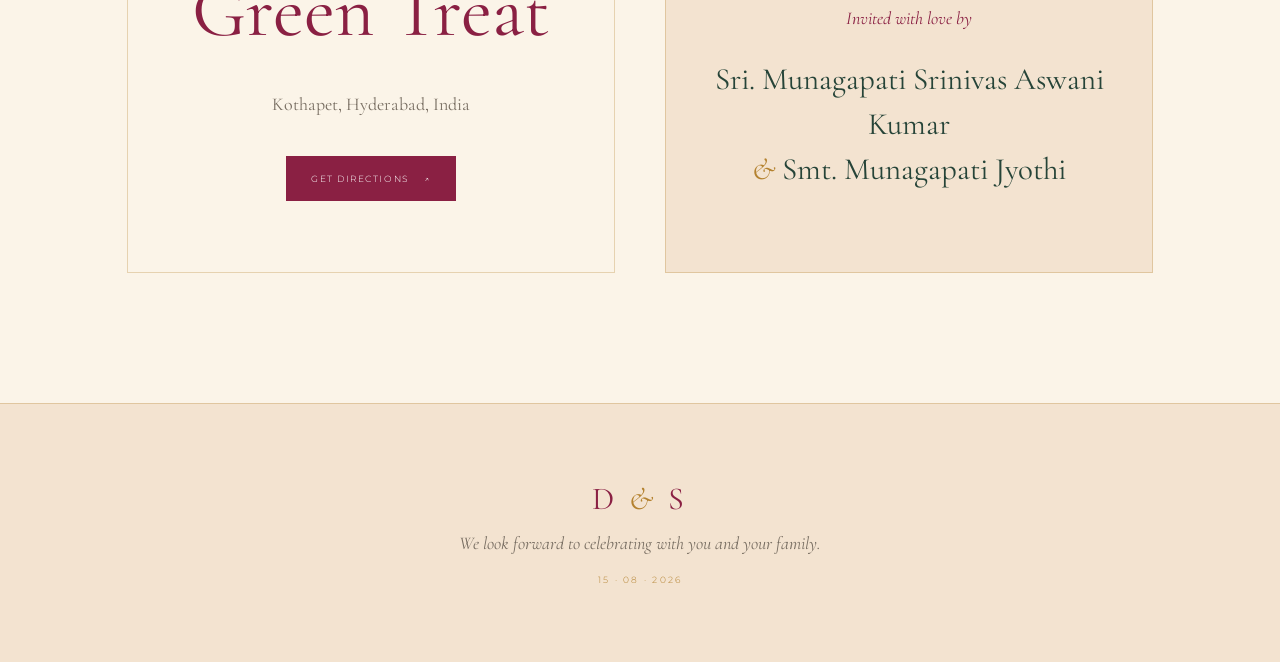
==== commit fc613799: "Match groom style and remove ring sparkle" ====
--- a/index.html
+++ b/index.html
@@ -20,7 +20,7 @@
   <meta name="twitter:description" content="Two hearts, one beautiful beginning. Join us on 15 August 2026 at Green Treat, Kothapet. #Dil se Sri">
   <meta name="twitter:image" content="https://mdileepkumar438.github.io/dil-se-sri/og-invitation.jpg">
   <link rel="preload" href="landing-florals-mobile.webp" as="image" type="image/webp" media="(max-width: 760px)">
-  <link rel="preload" href="couple-placement-mobile.webp" as="image" type="image/webp" media="(max-width: 760px)">
+  <link rel="preload" href="couple-placement-v3-mobile.webp" as="image" type="image/webp" media="(max-width: 760px)">
   <link rel="preconnect" href="https://fonts.googleapis.com">
   <link rel="preconnect" href="https://fonts.gstatic.com" crossorigin>
   <link href="https://fonts.googleapis.com/css2?family=Cormorant+Garamond:ital,wght@0,400;0,500;0,600;1,500&family=Italiana&family=Montserrat:wght@300;400;500&display=swap" rel="stylesheet">
@@ -39,8 +39,7 @@
       <p class="landing-date">15 · 08 · 2026</p>
     </div>
     <div class="couple-stage" aria-hidden="true">
-      <img class="couple-placement" src="couple-placement.webp" srcset="couple-placement-mobile.webp 440w, couple-placement.webp 887w" sizes="(max-width: 760px) 74vw, 560px" width="887" height="1774" alt="">
-      <span class="ring-sparkle" aria-hidden="true"></span>
+      <img class="couple-placement" src="couple-placement-v3.webp" srcset="couple-placement-v3-mobile.webp 440w, couple-placement-v3.webp 889w" sizes="(max-width: 760px) 74vw, 560px" width="889" height="1768" alt="">
     </div>
     <button class="open-invitation" id="openInvitation" type="button">
       <span>Open Invitation</span><i aria-hidden="true">↓</i>
--- a/style.css
+++ b/style.css
@@ -30,8 +30,6 @@
 .landing-person{position:absolute;bottom:0;height:100%;width:54%;object-fit:contain;object-position:center bottom;filter:drop-shadow(0 18px 18px rgba(77,46,21,.16))}
 .landing-bride{left:50%;transform:translateX(-170%);opacity:0;animation:brideArrives 1.6s .35s cubic-bezier(.22,.78,.2,1) forwards}
 .landing-groom{left:50%;transform:translateX(70%);opacity:0;animation:groomArrives 1.6s .35s cubic-bezier(.22,.78,.2,1) forwards}
-.ring-sparkle{position:absolute;z-index:4;left:50%;bottom:47%;width:16px;height:16px;border:2px solid var(--gold);border-radius:50%;opacity:0;transform:translate(-50%,8px) scale(.35);box-shadow:0 0 0 0 rgba(180,130,47,.35);animation:ringSparkle 1.8s 2.15s ease-out infinite}
-.ring-sparkle:before,.ring-sparkle:after{content:"";position:absolute;left:50%;top:50%;width:2px;height:24px;background:var(--gold);transform:translate(-50%,-50%);opacity:.75}.ring-sparkle:after{transform:translate(-50%,-50%) rotate(90deg)}
 .open-invitation{position:absolute;z-index:6;left:50%;bottom:27px;display:flex;align-items:center;gap:13px;padding:14px 23px;border:1px solid var(--wine);background:rgba(255,250,241,.9);color:var(--wine);font:500 9px Montserrat,sans-serif;letter-spacing:.2em;text-transform:uppercase;transform:translateX(-50%);cursor:pointer;box-shadow:0 9px 28px rgba(86,44,33,.12);backdrop-filter:blur(8px);animation:buttonIn .8s 1.65s both;transition:background .25s,color .25s,transform .25s}
 .open-invitation:hover,.open-invitation:focus-visible{background:var(--wine);color:#fff;transform:translateX(-50%) translateY(-3px);outline:2px solid #fff;outline-offset:3px}
 .open-invitation i{font:400 15px serif;animation:bob 1.8s infinite}
@@ -48,13 +46,12 @@
 @keyframes landingCopyIn{from{opacity:0;transform:translate(-50%,-16px)}to{opacity:1;transform:translate(-50%,0)}}
 @keyframes brideArrives{to{opacity:1;transform:translateX(-92%)}}
 @keyframes groomArrives{to{opacity:1;transform:translateX(-8%)}}
-@keyframes ringSparkle{0%,100%{opacity:0;transform:translate(-50%,8px) scale(.35);box-shadow:0 0 0 0 rgba(180,130,47,.35)}30%{opacity:1;transform:translate(-50%,0) scale(1);box-shadow:0 0 0 10px rgba(180,130,47,0)}70%{opacity:.75;transform:translate(-50%,-3px) scale(.8);box-shadow:0 0 0 16px rgba(180,130,47,0)}}
 @keyframes buttonIn{from{opacity:0;transform:translate(-50%,12px)}to{opacity:1;transform:translate(-50%,0)}}
 @keyframes petalFall{0%{translate:0 -10vh;rotate:0deg}50%{translate:35px 54vh;rotate:180deg}100%{translate:-20px 112vh;rotate:360deg}}
 @keyframes musicPulse{50%{transform:scale(1.12);box-shadow:0 0 0 5px rgba(138,32,67,.12)}}
 @media(max-width:760px){.landing:before{inset:10px}.landing-copy{top:clamp(46px,6vh,64px);width:92vw}.landing h1{flex-direction:column;gap:1px;font-size:clamp(37px,11vw,56px);line-height:.87}.landing h1 em{margin:4px 0}.landing-kicker{letter-spacing:.2em}.landing-hashtag{margin-top:9px}.couple-stage{bottom:65px;width:98vw;height:min(45vh,430px)}.landing-person{width:58%}.landing-bride{left:51%}.landing-groom{left:49%}.open-invitation{bottom:20px;white-space:nowrap}.music-toggle{right:12px;bottom:12px}.hero{background-position:center}}
 @media(max-height:700px){.landing-copy{top:34px}.landing-blessing{margin-bottom:7px}.landing-hashtag{margin-block:6px}.couple-stage{height:43vh}.open-invitation{bottom:14px}}
-@media(prefers-reduced-motion:reduce){.landing-copy,.landing-bride,.landing-groom,.open-invitation{animation:none}.landing-bride{opacity:1;transform:translateX(-92%)}.landing-groom{opacity:1;transform:translateX(-8%)}.ring-sparkle{animation:none;opacity:1;transform:translate(-50%,0) scale(.8)}.petal{display:none}.landing.is-opening .landing-bride{transform:translateX(-78%)}.landing.is-opening .landing-groom{transform:translateX(-22%)}.music-toggle.is-playing .music-icon{animation:none}}
+@media(prefers-reduced-motion:reduce){.landing-copy,.landing-bride,.landing-groom,.open-invitation{animation:none}.landing-bride{opacity:1;transform:translateX(-92%)}.landing-groom{opacity:1;transform:translateX(-8%)}.petal{display:none}.landing.is-opening .landing-bride{transform:translateX(-78%)}.landing.is-opening .landing-groom{transform:translateX(-22%)}.music-toggle.is-playing .music-icon{animation:none}}
 
 /* Mobile-first guest actions and invitation viewer */
 .guest-actions{position:fixed;z-index:45;left:50%;bottom:max(10px,env(safe-area-inset-bottom));display:flex;width:min(410px,calc(100vw - 20px));min-height:64px;padding:6px;border:1px solid rgba(180,130,47,.28);border-radius:20px;background:rgba(255,250,242,.94);box-shadow:0 12px 36px rgba(61,39,23,.2);backdrop-filter:blur(16px);transform:translate(-50%,110px);opacity:0;transition:transform .55s cubic-bezier(.22,.78,.2,1),opacity .4s ease}
@@ -146,6 +143,5 @@
 .couple-placement{position:absolute;z-index:2;left:50%;bottom:0;width:100%;height:100%;object-fit:contain;object-position:center bottom;filter:drop-shadow(0 18px 18px rgba(77,46,21,.16));opacity:0;transform:translate(-50%,18px) scale(.96);animation:couplePlacementArrives 1.6s .35s cubic-bezier(.22,.78,.2,1) forwards}
 @keyframes couplePlacementArrives{to{opacity:1;transform:translate(-50%,0) scale(1)}}
 .landing.is-opening .couple-placement{animation:none;transform:translate(-50%,-8px) scale(1.03);transition:transform 1.05s cubic-bezier(.22,.78,.2,1)}
-.ring-sparkle{left:56%;bottom:57%}
-@media(max-width:760px){.couple-stage{width:96vw;height:min(48dvh,430px)}.couple-placement{width:100%;height:100%}.ring-sparkle{left:56%;bottom:55%}}
-@media(prefers-reduced-motion:reduce){.couple-placement{animation:none;opacity:1;transform:translate(-50%,0) scale(1)}.landing.is-opening .couple-placement{transform:translate(-50%,0) scale(1)}.ring-sparkle{animation:none;opacity:1;transform:translate(-50%,0) scale(.8)}}
+@media(max-width:760px){.couple-stage{width:96vw;height:min(48dvh,430px)}.couple-placement{width:100%;height:100%}}
+@media(prefers-reduced-motion:reduce){.couple-placement{animation:none;opacity:1;transform:translate(-50%,0) scale(1)}.landing.is-opening .couple-placement{transform:translate(-50%,0) scale(1)}}
